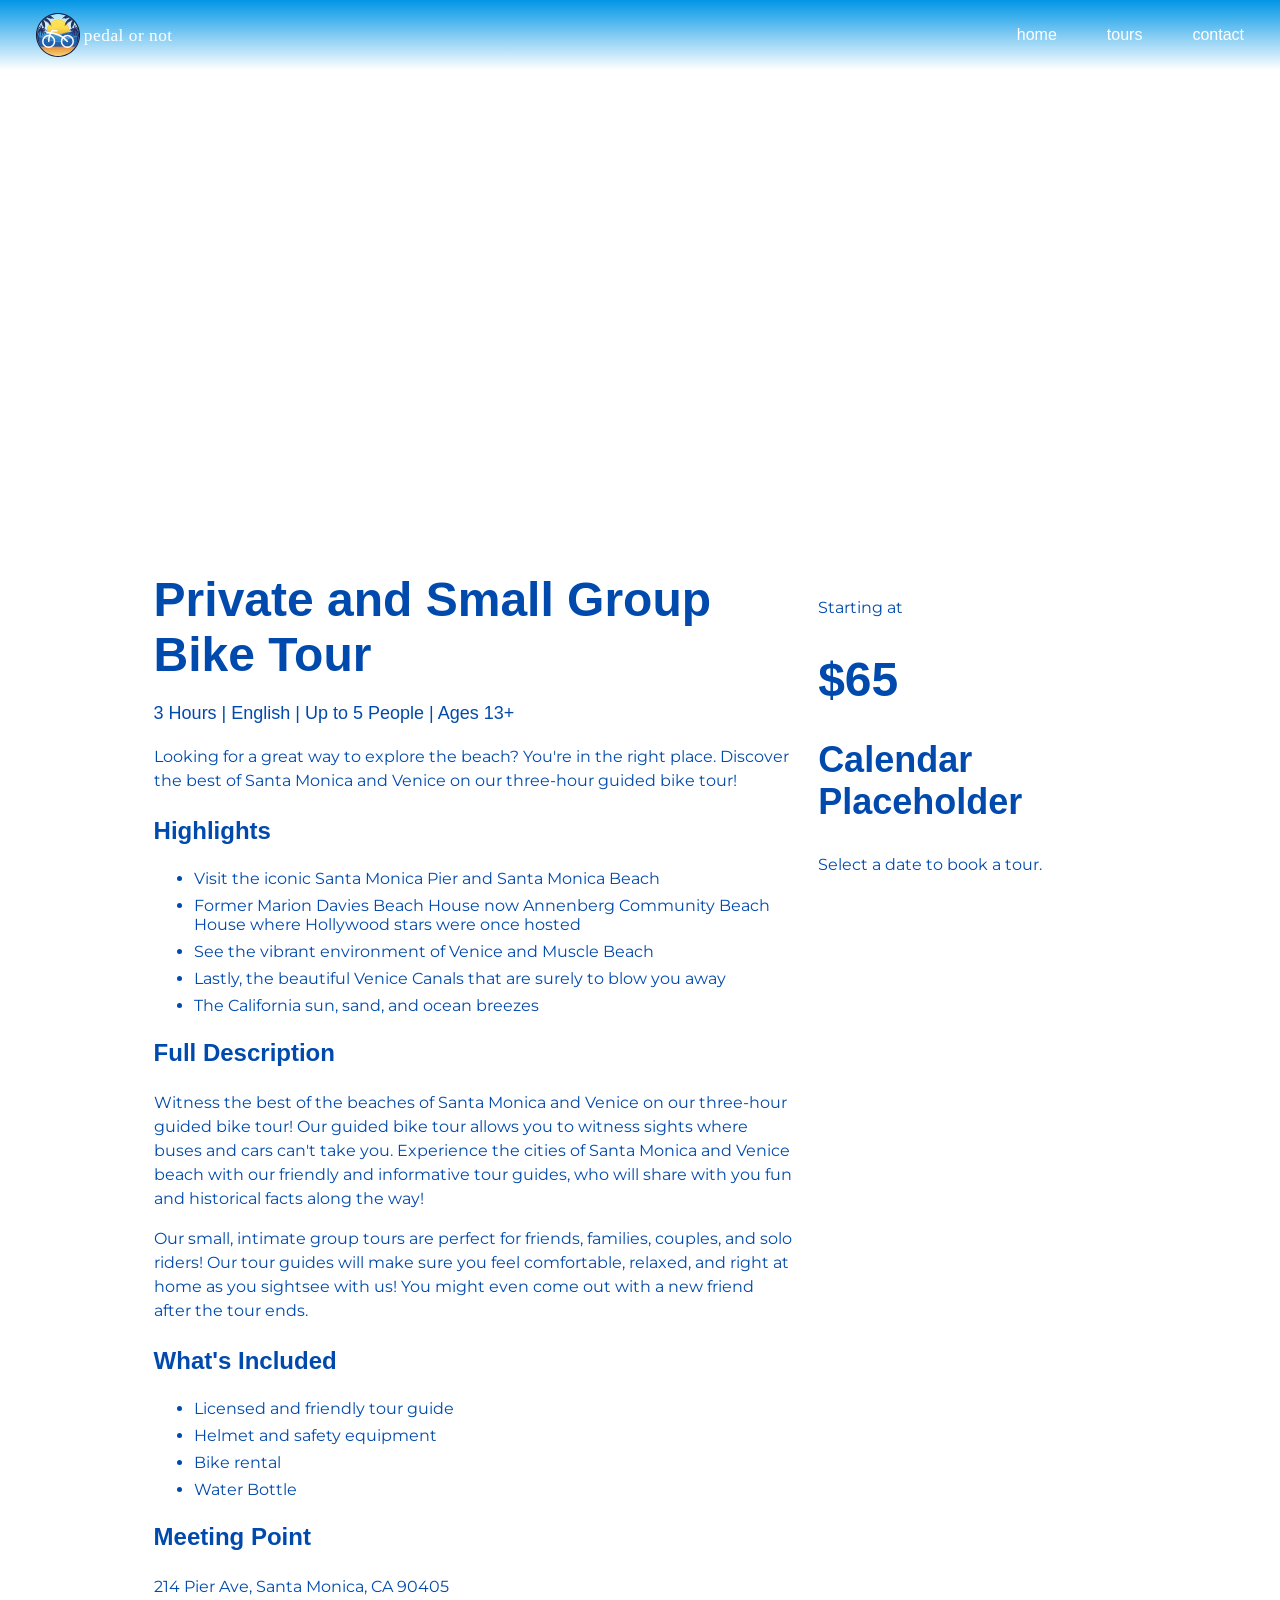
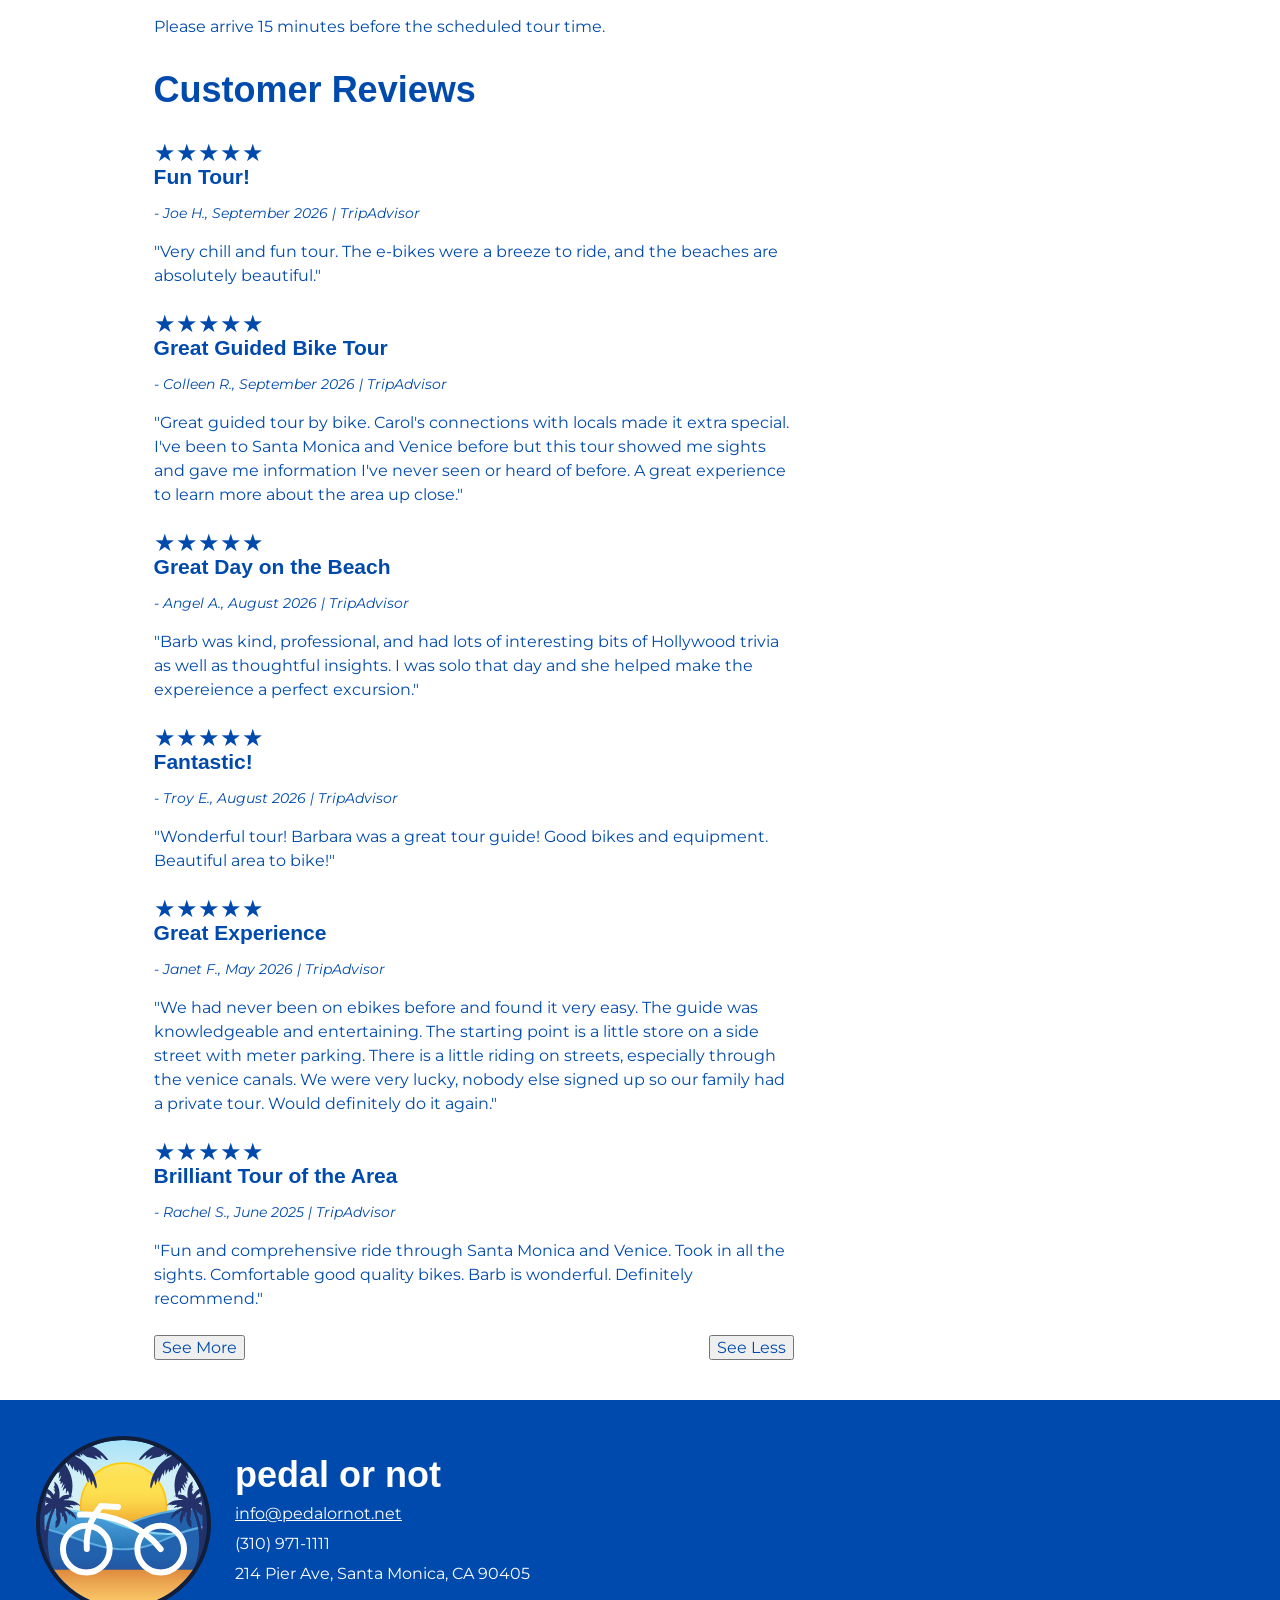
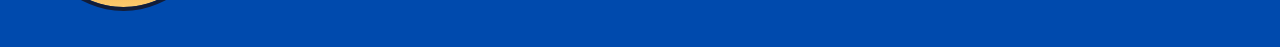
==== book-a-tour.html @ d7434b02 "Initial commit" ====
<!DOCTYPE html>
<html lang="en">
<head>
    <meta charset="UTF-8">
    <meta name="viewport" content="width=device-width, initial-scale=1.0">
    <title>Document</title>
    <link rel="stylesheet" href="style.css" />
    <script src="script.js" defer></script>
    <link rel="icon" type="image/png" href="images/SVG/pedal_or_not_round_logo.svg" sizes="32x32" alt="Round Pedal or Not logo">
</head>
<body>
  <div class="navigation-bar">
        <nav>
        <image class="nav-logo" src="images/SVG/white-text-logo.svg" alt="Pedal or Not text logo" />
         <ul class="nav-links">
            <li><a href="/index.html">home</a></li>
            <li><a href="/book-a-tour.html">tours</a></li>
            <li><a href="/contact-us.html">contact</a></li>
         </ul>
        </nav>
    </div>
    
<div class="page-content tour-page">
<div class="tour-image">
    <iframe src="https://www.youtube.com/embed/gaOE59RL9RE?si=4U6JMjaR6O_96WI1" title="YouTube video player" frameborder="0" allow="accelerometer; autoplay; clipboard-write; encrypted-media; gyroscope; picture-in-picture; web-share" referrerpolicy="strict-origin-when-cross-origin" allowfullscreen></iframe>
</div>
<div class="tour-left">
    <h1> Private and Small Group Bike Tour</h1>
    <p class="tour-sub">3 Hours | English | Up to 5 People | Ages 13+</p>
    <p>Looking for a great way to explore the beach? You're in the right place. Discover the best of Santa Monica and Venice on our three-hour guided bike tour!</p>
    <h3>Highlights</h3>
    <ul>
        <li>Visit the iconic Santa Monica Pier and Santa Monica Beach</li>
        <li>Former Marion Davies Beach House now  Annenberg Community Beach House where Hollywood stars were once hosted</li>
        <li>See the vibrant environment of Venice and Muscle Beach</li>
        <li>Lastly, the beautiful Venice Canals that are surely to blow you away</li>
        <li>The California sun, sand, and ocean breezes</li>
    </ul>
    <h3>Full Description</h3>
    <p>Witness the best of the beaches of Santa Monica and Venice on our three-hour guided bike tour! Our guided bike tour allows you to witness sights where buses and cars can't take you. Experience the cities of Santa Monica and Venice beach with our friendly and informative tour guides, who will share with you fun and historical facts along the way!</p>
    <p>Our small, intimate group tours are perfect for friends, families, couples, and solo riders! Our tour guides will make sure you feel comfortable, relaxed, and right at home as you sightsee with us! You might even come out with a new friend after the tour ends.</p>
    <h3>What's Included</h3>
    <ul>
        <li>Licensed and friendly tour guide</li>
        <li>Helmet and safety equipment</li>
        <li>Bike rental</li>
        <li>Water Bottle</li>
    </ul>
    <h3>Meeting Point</h3>
    <p>214 Pier Ave, Santa Monica, CA 90405</p>
    <p>Please arrive 15 minutes before the scheduled tour time.</p>
<h2>Customer Reviews</h2>
        <div class="customer-review-tour">
            <p class="review-rating" aria-label="5 out of 5 stars">★★★★★</p>
           <h4>Fun Tour!</h4>
            <p class="customer-name">- Joe H., September 2026 | TripAdvisor</p>      
            <p>"Very chill and fun tour. The e-bikes were a breeze to ride, and the beaches are absolutely beautiful."</p>
        </div>
            
        <div class="customer-review-tour">
            <p class="review-rating" aria-label="5 out of 5 stars">★★★★★</p>
           <h4>Great Guided Bike Tour</h4>
            <p class="customer-name">- Colleen R., September 2026 | TripAdvisor</p>      
            <p>"Great guided tour by bike. Carol's connections with locals made it extra special. I've been to Santa Monica and Venice before but this tour showed me sights and gave me information I've never seen or heard of before. A great experience to learn more about the area up close."</p>
        </div>

        <div class="customer-review-tour">
            <p class="review-rating" aria-label="5 out of 5 stars">★★★★★</p>
           <h4>Great Day on the Beach</h4>
            <p class="customer-name">- Angel A., August 2026 | TripAdvisor</p>      
            <p>"Barb was kind, professional, and had lots of interesting bits of Hollywood trivia as well as thoughtful insights. I was solo that day and she helped make the expereience a perfect excursion."</p>
        </div>

        <div class="customer-review-tour">
            <p class="review-rating" aria-label="5 out of 5 stars">★★★★★</p>
           <h4>Fantastic!</h4>
            <p class="customer-name">- Troy E., August 2026 | TripAdvisor</p>      
            <p>"Wonderful tour! Barbara was a great tour guide! Good bikes and equipment. Beautiful area to bike!"</p>
        </div>

        <div class="customer-review-tour">
            <p class="review-rating" aria-label="5 out of 5 stars">★★★★★</p>
           <h4>Great Experience</h4>
            <p class="customer-name">- Janet F., May 2026 | TripAdvisor</p>      
            <p>"We had never been on ebikes before and found it very easy. The guide was knowledgeable and entertaining. The starting point is a little store on a side street with meter parking. There is a little riding on streets, especially through the venice canals. We were very lucky, nobody else signed up so our family had a private tour. Would definitely do it again."</p>
        </div>

        <div class="customer-review-tour">
            <p class="review-rating" aria-label="5 out of 5 stars">★★★★★</p>
           <h4>Brilliant Tour of the Area</h4>
            <p class="customer-name">- Rachel S., June 2025 | TripAdvisor</p>      
            <p>"Fun and comprehensive ride through Santa Monica and Venice. Took in all the sights. Comfortable good quality bikes. Barb is wonderful. Definitely recommend."</p>
        </div>
        <div class="review-pagination">
            <div class="see-more">
                <button>See More</button>
            </div>
            <div class="see-less">
                <button>See Less</button>
            </div>
        </div>
    </div>

<div class="booking-calendar">
    <p>Starting at</p>
    <h1>$65</h1>
        <div class="calendar">
            <h2>Calendar Placeholder</h2>
        </div>
    <p class="caption">Select a date to book a tour.</p>
    </div>
</div>
<div class="footer">
    <img class="round-logo-footer" src="images/SVG/pedal_or_not_round_logo.svg" alt="Round Pedal or Not logo" />
    <div class="footer-information">
        <h2>pedal or not</h2>
        <p><a href="mailto:info@pedalornot.net">info@pedalornot.net</a></p>
        <p>(310) 971-1111</p>
        <p>214 Pier Ave, Santa Monica, CA 90405</p>
    </div>
  </div>

</body>
</html>
---- style.css ----
@import url('https://fonts.googleapis.com/css2?family=Montserrat&family=Poppins&display=swap');

*{
    box-sizing: border-box;
    font-family: 'Montserrat', sans-serif;
    font-size: 16px;
    color: #004aad;
}

p{
line-height: 1.5;
}

.page-content {
    margin-left: 12%;
    margin-right: 12%;
}

.contact-form {
    width: 83.333%;
    margin-left: auto;
    margin-right: auto;
}

.contact-form h1 {
    text-align: center;
}

.contact-form label {
    display: block;
    font-weight: bold;
    margin-bottom: 6px;
}

.contact-form form {
    display: grid;
    grid-template-columns: repeat(12, minmax(0, 1fr));
    gap: 16px 24px;
}

.contact-form .form-field {
    min-width: 0;
    grid-column: span 6;
}

.contact-form input,
.contact-form textarea {
    display: block;
    width: 100%;
}

.contact-form .form-message,
.contact-form form button {
    grid-column: 1 / -1;
}

.contact-form form button {
    justify-self: center;
}

@media (max-width: 600px) {
    .contact-form form {
        grid-template-columns: repeat(12, minmax(0, 1fr));
    }

    .contact-form .form-field {
        grid-column: 1 / -1;
    }
}

.ebike-tours {
    display: grid;
    grid-template-columns: repeat(12, minmax(0, 1fr));
    column-gap: 24px;
    row-gap: 4px;
    align-items: start;
}

.ebike-tours > h1 {
    grid-column: 1 / -1;
    margin-bottom: 0;
}

.ebike-tour-text {
    grid-column: 1 / 6;
}

.ebike-tours > .round-logo1 {
    grid-column: 6 / -1;
    grid-row: 2;
    justify-self: center;
    align-self: center;
    max-width: 100%;
}

.discover > h1 {
    text-align: center;
}

.customers-say > h1 {
    text-align: center;
}

.customers-say {
    display: grid;
    grid-template-columns: repeat(12, minmax(0, 1fr));
    gap: 24px;
}

.customers-say > h1 {
    grid-column: 1 / -1;
}

.customer-review-homepage {
    grid-column: span 4;
}

@media (max-width: 768px) {
    .customer-review-homepage {
        grid-column: 1 / -1;
    }

    .ebike-tour-text,
    .ebike-tours > .round-logo1 {
        grid-column: 1 / -1;
        grid-row: auto;
    }
}

.tour-page {
    display: grid;
    grid-template-columns: repeat(12, [col-start] 1fr);
    gap: 24px;
    align-items: start;
}

.tour-page .tour-left {
    grid-column: col-start 1 / span 8;
}

.tour-page .tour-image {
    position: relative;
    grid-column: 1 / -1;
    width: 100vw;
    max-width: none;
    margin-left: calc(50% - 50vw);
    aspect-ratio: 16 / 6.75;
    overflow: hidden;
}

.tour-page .tour-image iframe {
    position: absolute;
    inset: 0;
    display: block;
    width: 100%;
    height: 100%;
    border: 0;
}

.contact-hero {
    position: relative;
    width: 100vw;
    max-width: none;
    margin-left: calc(50% - 50vw);
    margin-bottom: 40px;
    aspect-ratio: 16 / 6.75;
    overflow: hidden;
}

.contact-hero-image {
    position: absolute;
    inset: 0;
    display: block;
    width: 100%;
    height: 100%;
    margin: 0;
    object-fit: cover;
}

.contact-left h1 {
    margin: 8px 0;
}

.contact-left p {
    margin: 12px 0;
}


.contact-details-layout {
    display: grid;
    grid-template-columns: repeat(12, minmax(0, 1fr));
    gap: 24px;
    align-items: start;
    margin-bottom: 40px;
}

.contact-details-layout .contact-left {
    grid-column: 1 / 6;
    justify-self: start;
    text-align: left;
}

.contact-details-layout .map {
    grid-column: 6 / -1;
}

.contact-details-layout .map iframe {
    display: block;
    width: 700px;
    height: 550px;
    max-width: 100%;
    border: 0;
    border-radius: 25px;
}

@media (max-width: 768px) {
    .contact-details-layout .contact-left,
    .contact-details-layout .map {
        grid-column: 1 / -1;
    }
}

.tour-page .tour-left > h1 {
    margin: 8px 0 12px;
}

.review-pagination {
    display: grid;
    grid-template-columns: repeat(12, minmax(0, 1fr));
    align-items: center;
    margin-top: 24px;
}

.review-pagination .see-more {
    grid-column: 1 / 7;
}

.review-pagination .see-less {
    grid-column: 7 / 13;
    justify-self: end;
}

.tour-page .booking-calendar {
    grid-column: -5 / -1;
    padding-top: 16px;
}

.tour-page li {
    margin-bottom: 8px;
}

@media (max-width: 768px) {
    .tour-page .tour-left,
    .tour-page .booking-calendar {
        grid-column: 1 / -1;
    }
}

.navigation-bar {
    margin: 0;
    align-items: center;
    display: flex;
    width: 100%;
    height: 70px;
    padding: 0 36px;
    position: fixed;
    top: 0;
    left: 0;
    z-index: 1000;
    background-image: linear-gradient(to bottom, rgb(0, 150, 230), rgba(255, 255, 255, 0));
}

.navigation-bar a {
    color: #004aad;
    text-decoration: none;
}

.navigation-bar nav {
    display: flex;
    align-items: center;
    justify-content: space-between;
    width: 100%;
    margin: 0;
}

.nav-links {
    margin: 0;
    display: flex;
    flex-direction: row;
    align-items: center;
    gap: 50px;
    list-style: none;
}

.nav-logo {
    width: 160px;
    height: auto;
    margin: 0;
    flex-shrink: 0;
}

.hero-image {
  height: 100vh;
  width: 100%;
  margin: 0;
  overflow: hidden;
  position: relative;
}

.hero-background {
  position: absolute;
  inset: 0;
  width: 100%;
  height: 100%;
  margin: 0;
  object-fit: cover;
  object-position: left center;
}

.hero-text {
  text-align: left;
  position: absolute;
  top: 50%;
  left: 50%;
  transform: translate(-50%, -50%);
  color: #004aad;
  width: 90%;
  margin: 0;
  z-index: 1;
}

.hero-text h1,
.hero-text p {
  color: #004aad;
}

.hero-text h1 {
  font-family: 'Poppins Medium', sans-serif;
  font-size: 64px;
  margin-bottom: 8px;
}

.hero-text button {
  font-size: 18px;
}

.hero-text p {
  font-size: 21px;
  margin-top: 0;
}

h1{
font-family: 'Poppins Semibold', sans-serif;
font-size: 48px;
}

h2{
font-family: 'Poppins Medium', sans-serif;
font-size: 36px;
}

.nav-links a {
    display: flex;
    color: white;
    font-family: 'Poppins Medium', sans-serif;
    font-size: 16px;
}

h3{
font-family: 'Poppins Medium', sans-serif;
font-size: 24px;
}

h4{
font-family: 'Poppins Medium', sans-serif;
font-size: 21px;
}

.customer-review-homepage h4 {
    margin: 0;
    line-height: 1.1;
}

.tour-sub{
    font-size: 18px;
    font-family: 'Poppins Medium', sans-serif;
}

.review-rating {
    margin: 0;
    font-size: 36px;
    line-height: 1;
}

.customer-review-tour {
    margin-bottom: 24px;
}

.customer-review-homepage {
    margin-bottom: 40px;
}

.customer-review-tour .review-rating {
    margin: 0;
    font-size: 24px;
}

.customer-review-tour h4 {
    margin: 0;
}

.customer-name {
    font-size: 14px;
    font-style: italic;
}

a{
    color:#0ba4fa;
    font-size: 16px;
}

header{
    background-color: #0ba4fa;
    color: white;
    padding: 10px;
    text-align: center;
    font-family: 'Montserrat', sans-serif;
    font-size: 16px;
}

.footer{
    display: flex;
    align-items: center;
    gap: 24px;
    background-color: #004aad;
    padding: 36px;
    text-align: left;
    width: 100%;
    margin: 40px 0 0;
}

.page-content > .footer {
    width: calc(100% + 24vw);
    margin-left: -12vw;
}

.footer > img {
    width: 175px;
    height: auto;
    margin: 0;
    object-fit: cover;
    flex-shrink: 0;
}

.footer-information {
    margin: 0;
}

.footer-information h2,
.footer-information p {
    margin: 0 0 6px;
}

.footer * {
    color: white;
}

body {
    min-height: 100vh;
    display: flex;
    flex-direction: column;
    margin: 0;
      overflow-x: hidden;

}

.gallery-image {
        width: 320px;
        height: 500px;
        object-fit: cover;
    border-radius: 25px;
        margin: 10px;
}

.discover-images {
    display: flex;
    flex-wrap: wrap;
    justify-content: center;
    width: calc(100% + 24vw);
    margin-left: -12vw;
}

img{
    width: 10%;
    height: 10%;
    margin: 10px;
}

.home-sand-surf {
  display: grid;
  grid-template-columns: repeat(12, minmax(0, 1fr));
  grid-template-rows: 1fr;
  width: 1200px;
  height: 600px;
  border-radius: 25px;
  overflow: hidden;
}

.home-sand-surf-image {
  grid-area: 1 / 1 / 2 / -1;
  width: 100%;
  height: 100%;
  margin: 0;
  object-fit: contain;
  transform: scaleX(-1);
  z-index: 0;
  object-position: bottom 175px right 0px;
}

.home-sand-surf::after {
    content: "";
    grid-area: 1 / 1 / 2 / -1;
    z-index: 1;
    background: rgba(27, 103, 164, 0.558);
}

.home-sand-surf-content {
  grid-column: 5 / -1;
  grid-row: 1;
  display: flex;
  flex-direction: column;
  justify-content: center;
  justify-self: stretch;
  z-index: 2;
  padding: 24px;
  text-align: right;
  color: white;
}

.home-sand-surf-content h2,
.home-sand-surf-content p,
.home-sand-surf-content button {
  transform: translateY(-100px);
}

.home-sand-surf-content h2,
.home-sand-surf-content p {
  color: white;
}

.home-sand-surf-content h2 {
  margin: 0 0 -10px;
}

.home-sand-surf-content button {
  align-self: flex-end;
}
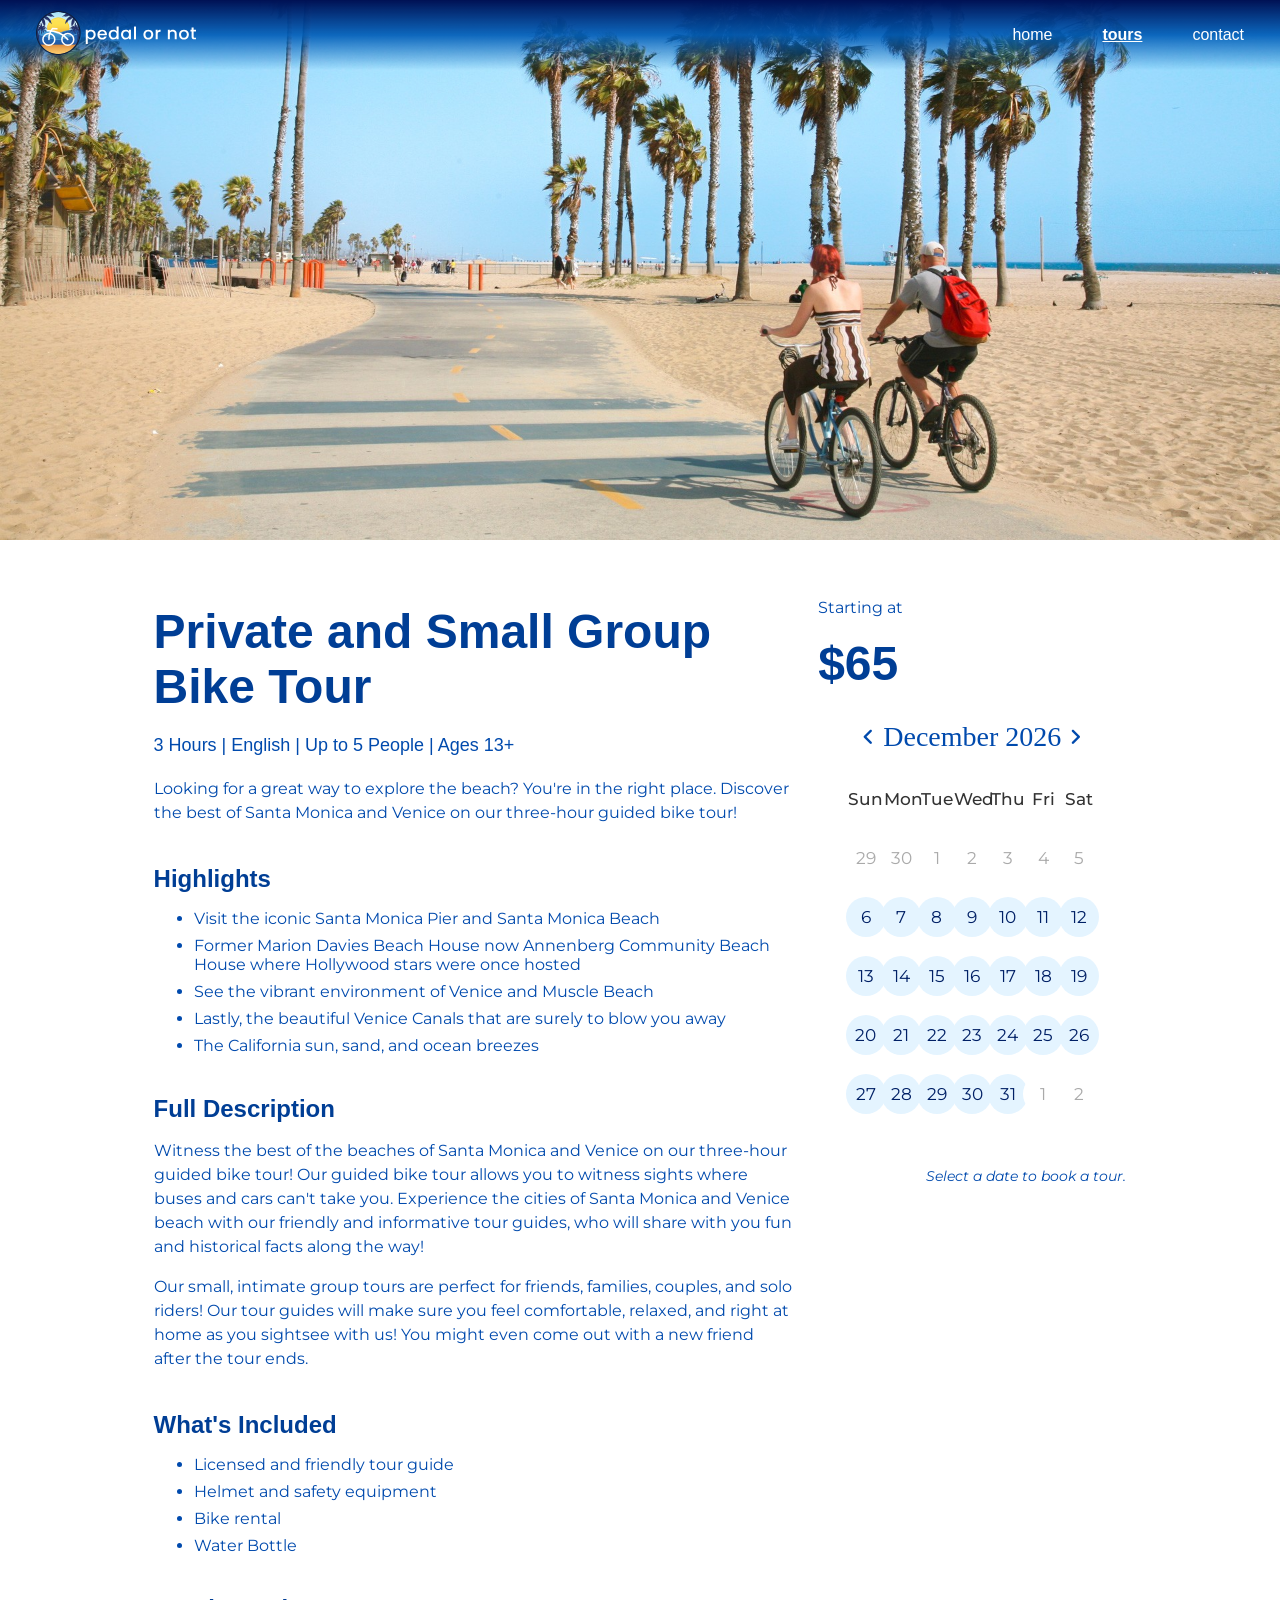
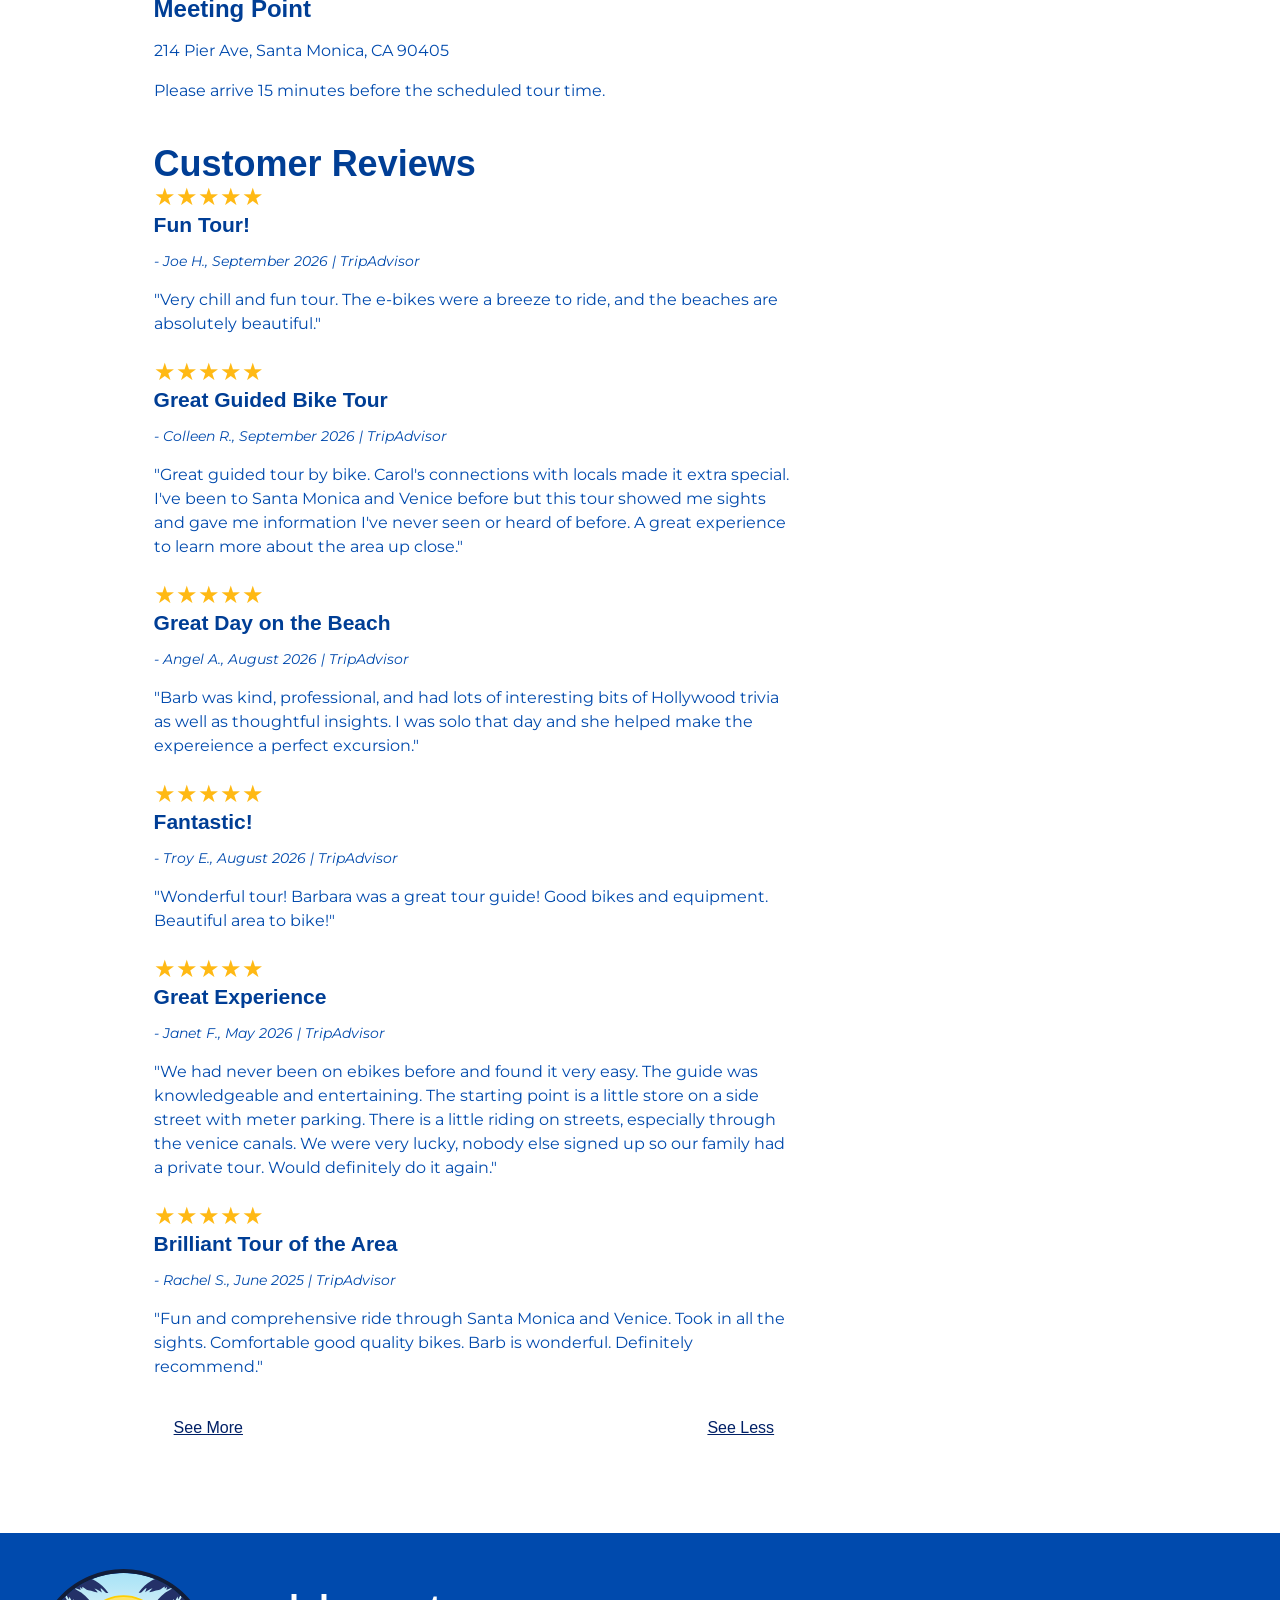
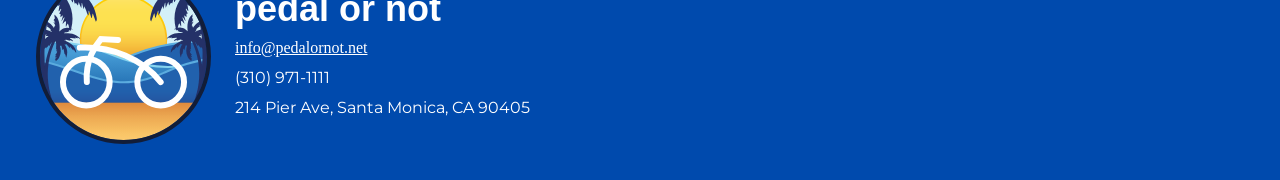
==== commit 8d49ca6e: "2nd draft of project Removed placeholder content." ====
--- a/book-a-tour.html
+++ b/book-a-tour.html
@@ -3,100 +3,119 @@
 <head>
     <meta charset="UTF-8">
     <meta name="viewport" content="width=device-width, initial-scale=1.0">
-    <title>Document</title>
+    <title>Pedal or Not - Tours</title>
     <link rel="stylesheet" href="style.css" />
     <script src="script.js" defer></script>
+        <link rel="stylesheet" href="https://fonts.googleapis.com/css2?family=Material+Symbols+Rounded:opsz,wght,FILL,GRAD@20..48,100..700,0..1,-50..200">
     <link rel="icon" type="image/png" href="images/SVG/pedal_or_not_round_logo.svg" sizes="32x32" alt="Round Pedal or Not logo">
+    <meta name="viewport" content="width=device-width, initial-scale=1.0">
 </head>
 <body>
-  <div class="navigation-bar">
+  <header class="navigation-bar">
         <nav>
-        <image class="nav-logo" src="images/SVG/white-text-logo.svg" alt="Pedal or Not text logo" />
+       <a href="/index.html"><image class="nav-logo" src="images/SVG/white-text-logo.svg" alt="Pedal or Not text logo" /></a>
          <ul class="nav-links">
             <li><a href="/index.html">home</a></li>
-            <li><a href="/book-a-tour.html">tours</a></li>
+            <li><a href="/book-a-tour.html" aria-current="page">tours</a></li>
             <li><a href="/contact-us.html">contact</a></li>
          </ul>
         </nav>
-    </div>
+  </header>
     
 <div class="page-content tour-page">
 <div class="tour-image">
-    <iframe src="https://www.youtube.com/embed/gaOE59RL9RE?si=4U6JMjaR6O_96WI1" title="YouTube video player" frameborder="0" allow="accelerometer; autoplay; clipboard-write; encrypted-media; gyroscope; picture-in-picture; web-share" referrerpolicy="strict-origin-when-cross-origin" allowfullscreen></iframe>
+    <img class="tour-image" src="images/biking-couple1.jpg" alt="A couple riding bicycles on the beach." />
 </div>
 <div class="tour-left">
-    <h1> Private and Small Group Bike Tour</h1>
-    <p class="tour-sub">3 Hours | English | Up to 5 People | Ages 13+</p>
-    <p>Looking for a great way to explore the beach? You're in the right place. Discover the best of Santa Monica and Venice on our three-hour guided bike tour!</p>
-    <h3>Highlights</h3>
-    <ul>
-        <li>Visit the iconic Santa Monica Pier and Santa Monica Beach</li>
-        <li>Former Marion Davies Beach House now  Annenberg Community Beach House where Hollywood stars were once hosted</li>
-        <li>See the vibrant environment of Venice and Muscle Beach</li>
-        <li>Lastly, the beautiful Venice Canals that are surely to blow you away</li>
-        <li>The California sun, sand, and ocean breezes</li>
-    </ul>
-    <h3>Full Description</h3>
-    <p>Witness the best of the beaches of Santa Monica and Venice on our three-hour guided bike tour! Our guided bike tour allows you to witness sights where buses and cars can't take you. Experience the cities of Santa Monica and Venice beach with our friendly and informative tour guides, who will share with you fun and historical facts along the way!</p>
-    <p>Our small, intimate group tours are perfect for friends, families, couples, and solo riders! Our tour guides will make sure you feel comfortable, relaxed, and right at home as you sightsee with us! You might even come out with a new friend after the tour ends.</p>
-    <h3>What's Included</h3>
-    <ul>
-        <li>Licensed and friendly tour guide</li>
-        <li>Helmet and safety equipment</li>
-        <li>Bike rental</li>
-        <li>Water Bottle</li>
-    </ul>
-    <h3>Meeting Point</h3>
-    <p>214 Pier Ave, Santa Monica, CA 90405</p>
-    <p>Please arrive 15 minutes before the scheduled tour time.</p>
-<h2>Customer Reviews</h2>
-        <div class="customer-review-tour">
-            <p class="review-rating" aria-label="5 out of 5 stars">★★★★★</p>
-           <h4>Fun Tour!</h4>
-            <p class="customer-name">- Joe H., September 2026 | TripAdvisor</p>      
-            <p>"Very chill and fun tour. The e-bikes were a breeze to ride, and the beaches are absolutely beautiful."</p>
-        </div>
-            
-        <div class="customer-review-tour">
-            <p class="review-rating" aria-label="5 out of 5 stars">★★★★★</p>
-           <h4>Great Guided Bike Tour</h4>
-            <p class="customer-name">- Colleen R., September 2026 | TripAdvisor</p>      
-            <p>"Great guided tour by bike. Carol's connections with locals made it extra special. I've been to Santa Monica and Venice before but this tour showed me sights and gave me information I've never seen or heard of before. A great experience to learn more about the area up close."</p>
-        </div>
+    <div class="tour-title">
+        <h1> Private and Small Group Bike Tour</h1>
+        <p class="tour-sub">3 Hours | English | Up to 5 People | Ages 13+</p>
+        <p>Looking for a great way to explore the beach? You're in the right place. Discover the best of Santa Monica and Venice on our three-hour guided bike tour!</p>
+    </div>
 
-        <div class="customer-review-tour">
-            <p class="review-rating" aria-label="5 out of 5 stars">★★★★★</p>
-           <h4>Great Day on the Beach</h4>
-            <p class="customer-name">- Angel A., August 2026 | TripAdvisor</p>      
-            <p>"Barb was kind, professional, and had lots of interesting bits of Hollywood trivia as well as thoughtful insights. I was solo that day and she helped make the expereience a perfect excursion."</p>
-        </div>
+    <div class="tour-highlights">
+        <h3>Highlights</h3>
+        <ul>
+            <li>Visit the iconic Santa Monica Pier and Santa Monica Beach</li>
+            <li>Former Marion Davies Beach House now  Annenberg Community Beach House where Hollywood stars were once hosted</li>
+            <li>See the vibrant environment of Venice and Muscle Beach</li>
+            <li>Lastly, the beautiful Venice Canals that are surely to blow you away</li>
+            <li>The California sun, sand, and ocean breezes</li>
+        </ul>
+    </div>
 
-        <div class="customer-review-tour">
-            <p class="review-rating" aria-label="5 out of 5 stars">★★★★★</p>
-           <h4>Fantastic!</h4>
-            <p class="customer-name">- Troy E., August 2026 | TripAdvisor</p>      
-            <p>"Wonderful tour! Barbara was a great tour guide! Good bikes and equipment. Beautiful area to bike!"</p>
-        </div>
+    <div class="tour-description">
+        <h3>Full Description</h3>
+        <p>Witness the best of the beaches of Santa Monica and Venice on our three-hour guided bike tour! Our guided bike tour allows you to witness sights where buses and cars can't take you. Experience the cities of Santa Monica and Venice beach with our friendly and informative tour guides, who will share with you fun and historical facts along the way!</p>
+        <p>Our small, intimate group tours are perfect for friends, families, couples, and solo riders! Our tour guides will make sure you feel comfortable, relaxed, and right at home as you sightsee with us! You might even come out with a new friend after the tour ends.</p>
+    </div>
 
-        <div class="customer-review-tour">
-            <p class="review-rating" aria-label="5 out of 5 stars">★★★★★</p>
-           <h4>Great Experience</h4>
-            <p class="customer-name">- Janet F., May 2026 | TripAdvisor</p>      
-            <p>"We had never been on ebikes before and found it very easy. The guide was knowledgeable and entertaining. The starting point is a little store on a side street with meter parking. There is a little riding on streets, especially through the venice canals. We were very lucky, nobody else signed up so our family had a private tour. Would definitely do it again."</p>
-        </div>
+    <div class="tour-included">
+        <h3>What's Included</h3>
+        <ul>
+            <li>Licensed and friendly tour guide</li>
+            <li>Helmet and safety equipment</li>
+            <li>Bike rental</li>
+            <li>Water Bottle</li>
+        </ul>
+    </div>
 
-        <div class="customer-review-tour">
-            <p class="review-rating" aria-label="5 out of 5 stars">★★★★★</p>
-           <h4>Brilliant Tour of the Area</h4>
-            <p class="customer-name">- Rachel S., June 2025 | TripAdvisor</p>      
-            <p>"Fun and comprehensive ride through Santa Monica and Venice. Took in all the sights. Comfortable good quality bikes. Barb is wonderful. Definitely recommend."</p>
-        </div>
-        <div class="review-pagination">
-            <div class="see-more">
-                <button>See More</button>
+    <div class="tour-meeting">
+        <h3>Meeting Point</h3>
+        <p>214 Pier Ave, Santa Monica, CA 90405</p>
+        <p>Please arrive 15 minutes before the scheduled tour time.</p>
+    </div>
+
+    <div class="tour-reviews">
+        <h2>Customer Reviews</h2>
+            <div class="customer-review-tour">
+                <p class="review-rating" aria-label="5 out of 5 stars">★★★★★</p>
+            <h4>Fun Tour!</h4>
+                <p class="customer-name">- Joe H., September 2026 | TripAdvisor</p>      
+                <p>"Very chill and fun tour. The e-bikes were a breeze to ride, and the beaches are absolutely beautiful."</p>
             </div>
-            <div class="see-less">
-                <button>See Less</button>
+                
+            <div class="customer-review-tour">
+                <p class="review-rating" aria-label="5 out of 5 stars">★★★★★</p>
+            <h4>Great Guided Bike Tour</h4>
+                <p class="customer-name">- Colleen R., September 2026 | TripAdvisor</p>      
+                <p>"Great guided tour by bike. Carol's connections with locals made it extra special. I've been to Santa Monica and Venice before but this tour showed me sights and gave me information I've never seen or heard of before. A great experience to learn more about the area up close."</p>
+            </div>
+
+            <div class="customer-review-tour">
+                <p class="review-rating" aria-label="5 out of 5 stars">★★★★★</p>
+            <h4>Great Day on the Beach</h4>
+                <p class="customer-name">- Angel A., August 2026 | TripAdvisor</p>      
+                <p>"Barb was kind, professional, and had lots of interesting bits of Hollywood trivia as well as thoughtful insights. I was solo that day and she helped make the expereience a perfect excursion."</p>
+            </div>
+
+            <div class="customer-review-tour">
+                <p class="review-rating" aria-label="5 out of 5 stars">★★★★★</p>
+            <h4>Fantastic!</h4>
+                <p class="customer-name">- Troy E., August 2026 | TripAdvisor</p>      
+                <p>"Wonderful tour! Barbara was a great tour guide! Good bikes and equipment. Beautiful area to bike!"</p>
+            </div>
+
+            <div class="customer-review-tour">
+                <p class="review-rating" aria-label="5 out of 5 stars">★★★★★</p>
+            <h4>Great Experience</h4>
+                <p class="customer-name">- Janet F., May 2026 | TripAdvisor</p>      
+                <p>"We had never been on ebikes before and found it very easy. The guide was knowledgeable and entertaining. The starting point is a little store on a side street with meter parking. There is a little riding on streets, especially through the venice canals. We were very lucky, nobody else signed up so our family had a private tour. Would definitely do it again."</p>
+            </div>
+
+            <div class="customer-review-tour">
+                <p class="review-rating" aria-label="5 out of 5 stars">★★★★★</p>
+            <h4>Brilliant Tour of the Area</h4>
+                <p class="customer-name">- Rachel S., June 2025 | TripAdvisor</p>      
+                <p>"Fun and comprehensive ride through Santa Monica and Venice. Took in all the sights. Comfortable good quality bikes. Barb is wonderful. Definitely recommend."</p>
+            </div>
+            <div class="review-pagination">
+                <div class="see-more">
+                    <button>See More</button>
+                </div>
+                <div class="see-less">
+                    <button>See Less</button>
+                </div>
             </div>
         </div>
     </div>
@@ -104,9 +123,27 @@
 <div class="booking-calendar">
     <p>Starting at</p>
     <h1>$65</h1>
-        <div class="calendar">
-            <h2>Calendar Placeholder</h2>
+        <div class="wrapper">
+      <header>
+        <p class="current-date"></p>
+        <div class="icons">
+          <span id="prev" class="material-symbols-rounded">chevron_left</span>
+          <span id="next" class="material-symbols-rounded">chevron_right</span>
         </div>
+      </header>
+      <div class="calendar">
+        <ul class="weeks">
+          <li>Sun</li>
+          <li>Mon</li>
+          <li>Tue</li>
+          <li>Wed</li>
+          <li>Thu</li>
+          <li>Fri</li>
+          <li>Sat</li>
+        </ul>
+        <ul class="days"></ul>
+      </div>
+    </div>
     <p class="caption">Select a date to book a tour.</p>
     </div>
 </div>
--- a/style.css
+++ b/style.css
@@ -1,5 +1,6 @@
 
-@import url('https://fonts.googleapis.com/css2?family=Montserrat&family=Poppins&display=swap');
+@import url('https://fonts.googleapis.com/css2?family=Montserrat:wght@400&display=swap');
+@import url('https://fonts.googleapis.com/css2?family=Poppins:ital,wght@0,100;0,200;0,300;0,400;0,500;0,600;0,700;0,800;0,900;1,100;1,200;1,300;1,400;1,500;1,600;1,700;1,800;1,900&display=swap');
 
 *{
     box-sizing: border-box;
@@ -8,6 +9,44 @@
     color: #004aad;
 }
 
+h1, h2, h3, h4, h5, h6 {
+    margin: 0;
+    color: #003e95;
+}
+
+h1{
+font-family: 'Poppins Semibold', sans-serif;
+font-size: 48px;
+}
+
+h2{
+font-family: 'Poppins Medium', sans-serif;
+font-size: 36px;
+}
+
+h3{
+font-family: 'Poppins Medium', sans-serif;
+font-size: 24px;
+}
+
+h4{
+font-family: 'Poppins Medium', sans-serif;
+font-size: 21px;
+}
+
+body {
+    min-height: 100vh;
+    display: flex;
+    flex-direction: column;
+    margin: 0;
+      overflow-x: hidden;
+}
+
+.caption {
+    font-size: 14px;
+    font-style: italic;
+}
+
 p{
 line-height: 1.5;
 }
@@ -18,7 +57,7 @@
 }
 
 .contact-form {
-    width: 83.333%;
+    max-width: 83.333%;
     margin-left: auto;
     margin-right: auto;
 }
@@ -57,6 +96,17 @@
 
 .contact-form form button {
     justify-self: center;
+    color: #002066;
+}
+
+.contact-form button {
+    background-color: #4CD5FF;
+}
+.contact-form button:hover {
+  background-color: #7DE1FF;
+}
+.contact-form button:active {
+    background-color: #9EE8FF;
 }
 
 @media (max-width: 600px) {
@@ -74,47 +124,86 @@
     grid-template-columns: repeat(12, minmax(0, 1fr));
     column-gap: 24px;
     row-gap: 4px;
-    align-items: start;
-}
-
-.ebike-tours > h1 {
-    grid-column: 1 / -1;
-    margin-bottom: 0;
+    align-items: center;
+    margin: 40px 0;
+}
+
+.ebike-tour-copy {
+    grid-column: 1 / 6;
+    align-self: center;
+    order: 2;
 }
 
 .ebike-tour-text {
-    grid-column: 1 / 6;
+    margin: 0;
 }
 
 .ebike-tours > .round-logo1 {
     grid-column: 6 / -1;
-    grid-row: 2;
+    grid-row: 1;
+    order: 1;
     justify-self: center;
     align-self: center;
-    max-width: 100%;
+    width: 100%;
+    max-width: 400px;
+    height: auto;
+    margin: 40px 0;
 }
 
 .discover > h1 {
     text-align: center;
 }
 
+.discover {
+    margin: 40px 0;
+}
+
 .customers-say > h1 {
     text-align: center;
-}
-
+    grid-column: 1/-1;
+}
+
+.customer-review-homepage {
+    grid-column: 1/-1;
+}
 .customers-say {
     display: grid;
     grid-template-columns: repeat(12, minmax(0, 1fr));
-    gap: 24px;
-}
-
-.customers-say > h1 {
-    grid-column: 1 / -1;
+    gap: 28px;
+    color:#002066;
+    margin: 40px 0;
 }
 
 .customer-review-homepage {
     grid-column: span 4;
-}
+    display: grid;
+    place-items: center;
+    row-gap: 4px;
+    background-color:#E4F4FF;
+    padding: 28px;
+    align-items: center;
+    border-radius: 28px;
+    
+}
+.customer-review-homepage .customer-name {
+    font-size: 14px;
+    font-weight: bold;
+}
+.customer-review-homepage > p {
+    margin: 0;
+}
+
+.customer-review-homepage > :not(.review-rating) {
+    color: #002066;
+}
+
+.customer-review-homepage > h4,
+.customer-review-homepage > .review-rating,
+.customer-review-homepage > .customer-name {
+    justify-self: start;
+    text-align: left;
+}
+
 
 @media (max-width: 768px) {
     .customer-review-homepage {
@@ -122,6 +211,7 @@
     }
 
     .ebike-tour-text,
+    .ebike-tour-copy,
     .ebike-tours > .round-logo1 {
         grid-column: 1 / -1;
         grid-row: auto;
@@ -135,47 +225,72 @@
     align-items: start;
 }
 
+.tour-video {
+    width: 100%;
+    aspect-ratio: 16 / 9;
+    overflow: hidden;
+    margin: 24px 0 0;
+}
+
+.tour-video iframe {
+    display: block;
+    width: 100%;
+    height: 100%;
+    border: 0;
+}
+
 .tour-page .tour-left {
     grid-column: col-start 1 / span 8;
-}
-
-.tour-page .tour-image {
-    position: relative;
+    grid-row: 2;
+    order: 2;
+}
+
+.tour-page .tour-left > div {
+    margin: 40px 0;
+}
+
+.tour-image {
+    grid-column: 1 / -1;
+    grid-row: 1;
+    width: 100vw;
+    max-height: 100vh;
+    max-width: 100vw;
+    aspect-ratio: 64 / 27;
+    margin-left: calc(50% - 50vw);
+    overflow: hidden;
+    grid-column: 1 / -1;
+    min-height: 400px;
+}
+
+.tour-image img {
+    display: block;
+    width: 100%;
+    max-width: 100%;
+    height: 100%;
+    max-height: 100vh;
+    object-fit: cover;
+    object-position: left bottom;
+    margin: 0;
+}
+
+.contact-hero {
     grid-column: 1 / -1;
     width: 100vw;
-    max-width: none;
+    max-width: 100vw;
+    min-height: 400px;
+    aspect-ratio: 64 / 27;
     margin-left: calc(50% - 50vw);
-    aspect-ratio: 16 / 6.75;
     overflow: hidden;
-}
-
-.tour-page .tour-image iframe {
-    position: absolute;
-    inset: 0;
+    margin-bottom: 40px;
+}
+
+.contact-hero-image {
     display: block;
-    width: 100%;
+    max-width: 100%;
     height: 100%;
-    border: 0;
-}
-
-.contact-hero {
-    position: relative;
-    width: 100vw;
-    max-width: none;
-    margin-left: calc(50% - 50vw);
-    margin-bottom: 40px;
-    aspect-ratio: 16 / 6.75;
-    overflow: hidden;
-}
-
-.contact-hero-image {
-    position: absolute;
-    inset: 0;
-    display: block;
-    width: 100%;
-    height: 100%;
-    margin: 0;
     object-fit: cover;
+    object-position: center;
+    margin: 0;
 }
 
 .contact-left h1 {
@@ -207,9 +322,9 @@
 
 .contact-details-layout .map iframe {
     display: block;
-    width: 700px;
+    width: 100%;
+    max-width: 700px;
     height: 550px;
-    max-width: 100%;
     border: 0;
     border-radius: 25px;
 }
@@ -225,6 +340,10 @@
     margin: 8px 0 12px;
 }
 
+.tour-page .tour-left > h2 {
+    margin: 40px 0 16px;
+}
+
 .review-pagination {
     display: grid;
     grid-template-columns: repeat(12, minmax(0, 1fr));
@@ -240,10 +359,28 @@
     grid-column: 7 / 13;
     justify-self: end;
 }
+.review-pagination button {
+    background-color: transparent;
+    text-decoration: underline;
+    color: #002066;
+    font-weight: 500;
+}
+
+.review-pagination button:hover{
+    font-weight: 700;
+    background-color: #E4F4FF;
+}
+
+.review-pagination button:active{
+    font-weight: 700;
+    background-color: #7DE1FF;
+}
 
 .tour-page .booking-calendar {
     grid-column: -5 / -1;
+    grid-row: 2;
     padding-top: 16px;
+    order: 1;
 }
 
 .tour-page li {
@@ -254,7 +391,13 @@
     .tour-page .tour-left,
     .tour-page .booking-calendar {
         grid-column: 1 / -1;
+        grid-row: auto;
     }
+}
+
+nav a[aria-current="page"] {
+    text-decoration: underline;
+    font-weight: bold;
 }
 
 .navigation-bar {
@@ -268,12 +411,30 @@
     top: 0;
     left: 0;
     z-index: 1000;
-    background-image: linear-gradient(to bottom, rgb(0, 150, 230), rgba(255, 255, 255, 0));
+    background-image: linear-gradient(to bottom, #001154, #005cb7ea, #ffffff00);
 }
 
 .navigation-bar a {
-    color: #004aad;
     text-decoration: none;
+    font-weight: semibold;
+  
+}
+
+.navigation-bar a:hover {
+    color: white;
+    text-decoration: underline;
+    font-family: 'Poppins regular', sans-serif;
+}
+
+.navigation-bar a:active {
+    color: #FFEA72;
+    font-weight: bold;
+    text-decoration: underline;
+}
+
+.nav-link a[aria-current="page"] {
+  text-decoration: underline;
+  font-weight: bold;
 }
 
 .navigation-bar nav {
@@ -291,10 +452,12 @@
     align-items: center;
     gap: 50px;
     list-style: none;
+    font-family: 'Poppins Semibold', sans-serif;
 }
 
 .nav-logo {
-    width: 160px;
+    width: 100%;
+    max-width: 160px;
     height: auto;
     margin: 0;
     flex-shrink: 0;
@@ -302,10 +465,15 @@
 
 .hero-image {
   height: 100vh;
+  min-height: 800px;
   width: 100%;
+  max-width: 100%;
+  display: block;
+  align-items: left;
   margin: 0;
   overflow: hidden;
   position: relative;
+  
 }
 
 .hero-background {
@@ -338,26 +506,33 @@
 .hero-text h1 {
   font-family: 'Poppins Medium', sans-serif;
   font-size: 64px;
-  margin-bottom: 8px;
+  line-height: 1.1;
+  margin: 0 0 6px;
 }
 
 .hero-text button {
   font-size: 18px;
+  font-family: 'Montserrat semibold', sans-serif;
+    color: #002066;
+    background-color: #4CD5FF;
+}
+
+.hero-text button a {
+    color: #002066;
+    text-decoration: none;
+    font-family: 'Montserrat semibold', sans-serif;
+}
+.hero-text button:hover {
+    background-color: #7DE1FF;
+}
+
+.hero-text button:active {
+    background-color: #9EE8FF;
 }
 
 .hero-text p {
   font-size: 21px;
   margin-top: 0;
-}
-
-h1{
-font-family: 'Poppins Semibold', sans-serif;
-font-size: 48px;
-}
-
-h2{
-font-family: 'Poppins Medium', sans-serif;
-font-size: 36px;
 }
 
 .nav-links a {
@@ -367,15 +542,6 @@
     font-size: 16px;
 }
 
-h3{
-font-family: 'Poppins Medium', sans-serif;
-font-size: 24px;
-}
-
-h4{
-font-family: 'Poppins Medium', sans-serif;
-font-size: 21px;
-}
 
 .customer-review-homepage h4 {
     margin: 0;
@@ -391,6 +557,7 @@
     margin: 0;
     font-size: 36px;
     line-height: 1;
+   color: #ffb914
 }
 
 .customer-review-tour {
@@ -402,8 +569,9 @@
 }
 
 .customer-review-tour .review-rating {
-    margin: 0;
+    margin: 0 0 4px;
     font-size: 24px;
+    color: #ffb914;
 }
 
 .customer-review-tour h4 {
@@ -415,12 +583,22 @@
     font-style: italic;
 }
 
-a{
-    color:#0ba4fa;
+a{ /*links*/
+    color:#004AAD;
+    font-family: "Montserrat medium";
     font-size: 16px;
 }
 
-header{
+a:hover {
+    font-weight: 500;
+    color: #002066;
+}
+
+a:active{
+    font-weight: 700;
+}
+
+header:not(.navigation-bar) {
     background-color: #0ba4fa;
     color: white;
     padding: 10px;
@@ -440,13 +618,23 @@
     margin: 40px 0 0;
 }
 
+.footer a:hover {
+    font-weight: bold;
+    color: #fff;
+}
+
+.footer a:active{
+    color: #FFF3AE;
+}
+
 .page-content > .footer {
     width: calc(100% + 24vw);
     margin-left: -12vw;
 }
 
 .footer > img {
-    width: 175px;
+    width: 100%;
+    max-width: 175px;
     height: auto;
     margin: 0;
     object-fit: cover;
@@ -466,82 +654,89 @@
     color: white;
 }
 
-body {
-    min-height: 100vh;
-    display: flex;
-    flex-direction: column;
-    margin: 0;
-      overflow-x: hidden;
-
-}
-
 .gallery-image {
-        width: 320px;
-        height: 500px;
-        object-fit: cover;
+    flex-shrink: 0;
+    width: 100%;
+    max-width: 320px;
+    height: 500px;
+    object-fit: cover;
     border-radius: 25px;
-        margin: 10px;
-}
+    margin: 0;
+}
+
 
 .discover-images {
     display: flex;
-    flex-wrap: wrap;
-    justify-content: center;
-    width: calc(100% + 24vw);
-    margin-left: -12vw;
+    flex-wrap: nowrap;
+    gap: 20px;
+    width: 100vw;
+    margin-left: calc(50% - 50vw);
+    margin-top: 20px;
+    margin-bottom: 40px;
+    padding: 10px 20px;
+    overflow-x: auto;
+    overflow-y: hidden;
+    scroll-behavior: smooth;
+}
+
+.discover-images {
+    scrollbar-width: thin;
+    scrollbar-color: #004AAD transparent;
+}
+
+.discover-images::-webkit-scrollbar {
+    height: 6px;
+}
+
+.discover-images::-webkit-scrollbar-thumb {
+    background-color: #004AAD;
+    border-radius: 3px;
 }
 
 img{
-    width: 10%;
-    height: 10%;
+    width: 100%;
+    max-width: 100%;
+    height: auto;
     margin: 10px;
 }
 
 .home-sand-surf {
+  max-width: 100%;
   display: grid;
+  aspect-ratio: 2397 / 1348;
+  min-height: 800px;
+  margin: 40px 0;
   grid-template-columns: repeat(12, minmax(0, 1fr));
-  grid-template-rows: 1fr;
-  width: 1200px;
-  height: 600px;
+  align-self: center;
+  position: relative;
   border-radius: 25px;
+  background: rgba(27, 103, 164, 0.558);
+  z-index: 1;
   overflow: hidden;
 }
 
 .home-sand-surf-image {
-  grid-area: 1 / 1 / 2 / -1;
+  position: absolute;
+  inset: 0;
   width: 100%;
   height: 100%;
   margin: 0;
-  object-fit: contain;
-  transform: scaleX(-1);
-  z-index: 0;
-  object-position: bottom 175px right 0px;
-}
-
-.home-sand-surf::after {
-    content: "";
-    grid-area: 1 / 1 / 2 / -1;
-    z-index: 1;
-    background: rgba(27, 103, 164, 0.558);
+  display: block;
+  object-fit: cover;
+  object-position: bottom center;
 }
 
 .home-sand-surf-content {
-  grid-column: 5 / -1;
-  grid-row: 1;
   display: flex;
   flex-direction: column;
   justify-content: center;
-  justify-self: stretch;
+  gap: 8px;
+  grid-area: 1 / 6 / 2 / -1;
   z-index: 2;
   padding: 24px;
   text-align: right;
   color: white;
-}
-
-.home-sand-surf-content h2,
-.home-sand-surf-content p,
-.home-sand-surf-content button {
-  transform: translateY(-100px);
+
 }
 
 .home-sand-surf-content h2,
@@ -550,9 +745,193 @@
 }
 
 .home-sand-surf-content h2 {
-  margin: 0 0 -10px;
+  margin: 0;
+}
+
+.home-sand-surf-content p {
+  margin: 0;
+  font-weight: medium;
 }
 
 .home-sand-surf-content button {
   align-self: flex-end;
+  font-size: 18px;
+  font-family: 'Montserrat semibold', sans-serif;
+    color: #002066;
+    background-color: #4CD5FF;
+    text-decoration: none;
+}
+
+.home-sand-surf-content button a {
+    color: #002066;
+    text-decoration: none;
+    font-family: 'Montserrat semibold', sans-serif;
+}
+
+.home-sand-surf-content button:hover {
+    background-color: #7DE1FF;
+}
+
+.home-sand-surf-content button:active{
+        background-color: #9EE8FF;
+}
+
+@media (max-width: 768px) {
+    .home-sand-surf-content {
+        grid-area: 1 / 2 / 2 / -2;
+        text-align: center;
+    }
+
+    .home-sand-surf-content button {
+        align-self: center;
+    }
+}
+
+hr {
+stroke-width: 1px;
+  background-color: #004aad;
+  margin: 20px 0;
+}
+
+button {
+  background-color: #0ba4fa;
+  color: white;
+  border: none;
+  padding: 16px 20px;
+  font-size: 16px;
+  cursor: pointer;
+  border-radius: 28px;
+  font-family: 'Montserrat semibold', sans-serif;
+}
+
+/* calendar styling */
+.booking-calendar .caption {
+    text-align: end;
+}
+.book-tour-button {
+    background-color: #4CD5FF;
+}
+*  .book-tour-button:hover {
+  background-color: #7DE1FF;
+}
+.book-tour-button:active {
+    background-color: #9EE8FF;
+}
+.wrapper{
+  width: 100%;
+  max-width: 450px;
+  background: #fff;
+  border-radius: 10px;
+}
+.wrapper header{
+  position: relative;
+  display: flex;
+  align-items: center;
+  padding: 25px 30px 10px;
+  justify-content: center;
+  background-color: transparent;
+}
+.wrapper .icons{
+  display: flex;
+  position: absolute;
+  inset: 25px 30px 10px;
+  align-items: center;
+  justify-content: space-between;
+  pointer-events: none;
+}
+.wrapper .icons span{ /*chevrons*/
+  height: 38px;
+  width: 38px;
+  margin: 0 1px;
+  cursor: pointer;
+  color: #004aad;
+  text-align: center;
+  line-height: 38px;
+  font-size: 1.9rem;
+  user-select: none;
+  border-radius: 50%;
+  pointer-events: auto;
+}
+.wrapper .icons span:hover{
+  background: transparent;
+  font-weight: 500;
+}
+.wrapper header .current-date{ /*month year heading*/
+  font-size: 28px;
+  font-family: "Poppins semibold";
+  font-weight: 500;
+  color: #004aad;
+  margin: 0;
+  text-align: center;
+}
+.calendar{
+  padding: 20px 30px;
+}
+.calendar ul{
+  display: flex;
+  flex-wrap: wrap;
+  list-style: none;
+  text-align: center;
+  margin: 0;
+  padding: 0;
+}
+.calendar .days{
+  margin-bottom: 20px;
+}
+.calendar li{
+  color: #333;
+  width: calc(100% / 7);
+  font-size: 1.07rem;
+}
+.calendar .weeks li{
+  font-weight: 500;
+  cursor: default;
+}
+.calendar .days li{ /* dates on calendar*/
+  z-index: 1;
+  cursor: pointer;
+  position: relative;
+  margin-top: 30px;
+  color: #002066;
+}
+.days li.inactive{
+  color: #aaa;
+  cursor: default;
+  pointer-events: none;
+}
+.days li.inactive::before { /*inactive days of upcoming month*/
+    background-color: white;
+}
+.days li.past{
+  color: #aaa;
+  cursor: default;
+  pointer-events: none;
+}
+.days li.past::before{ /*inactive days past*/
+  background-color: white;
+}
+
+.days li::before{
+  position: absolute;
+  content: "";
+  left: 50%;
+  top: 50%;
+  height: 40px;
+  width: 40px;
+  z-index: -1;
+  border-radius: 50%;
+  transform: translate(-50%, -50%);
+}
+.days li:not(.inactive):not(.past)::before{ /*available dates*/
+  background: #E4F4FF;
+}
+.days li.active::before{
+  background: black;
+}
+.days li:not(.inactive):not(.past):hover::before{ /* selected date hover */
+  background: #7DE1FF;
+}
+
+.days li:not(.inactive):not(.past):active::before{ /*selected date active*/
+    background-color: #9EE8FF;
 }
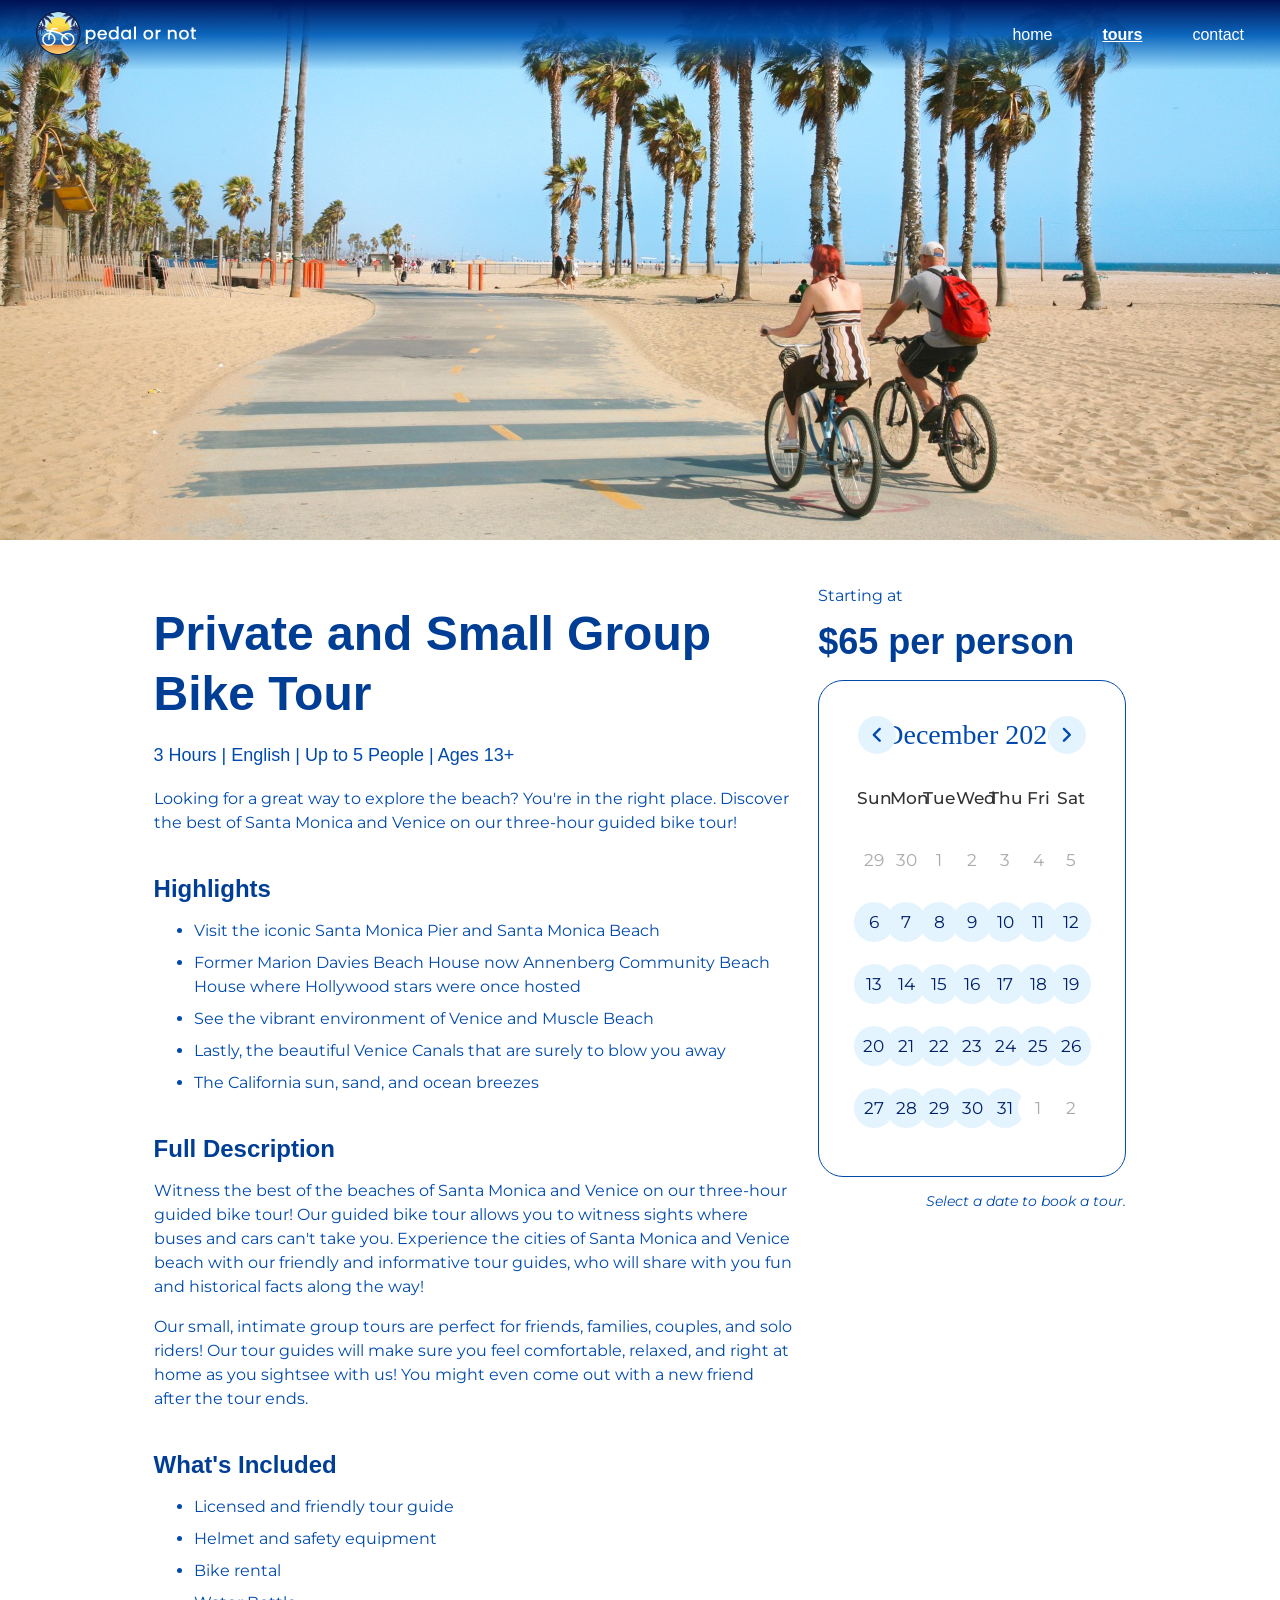
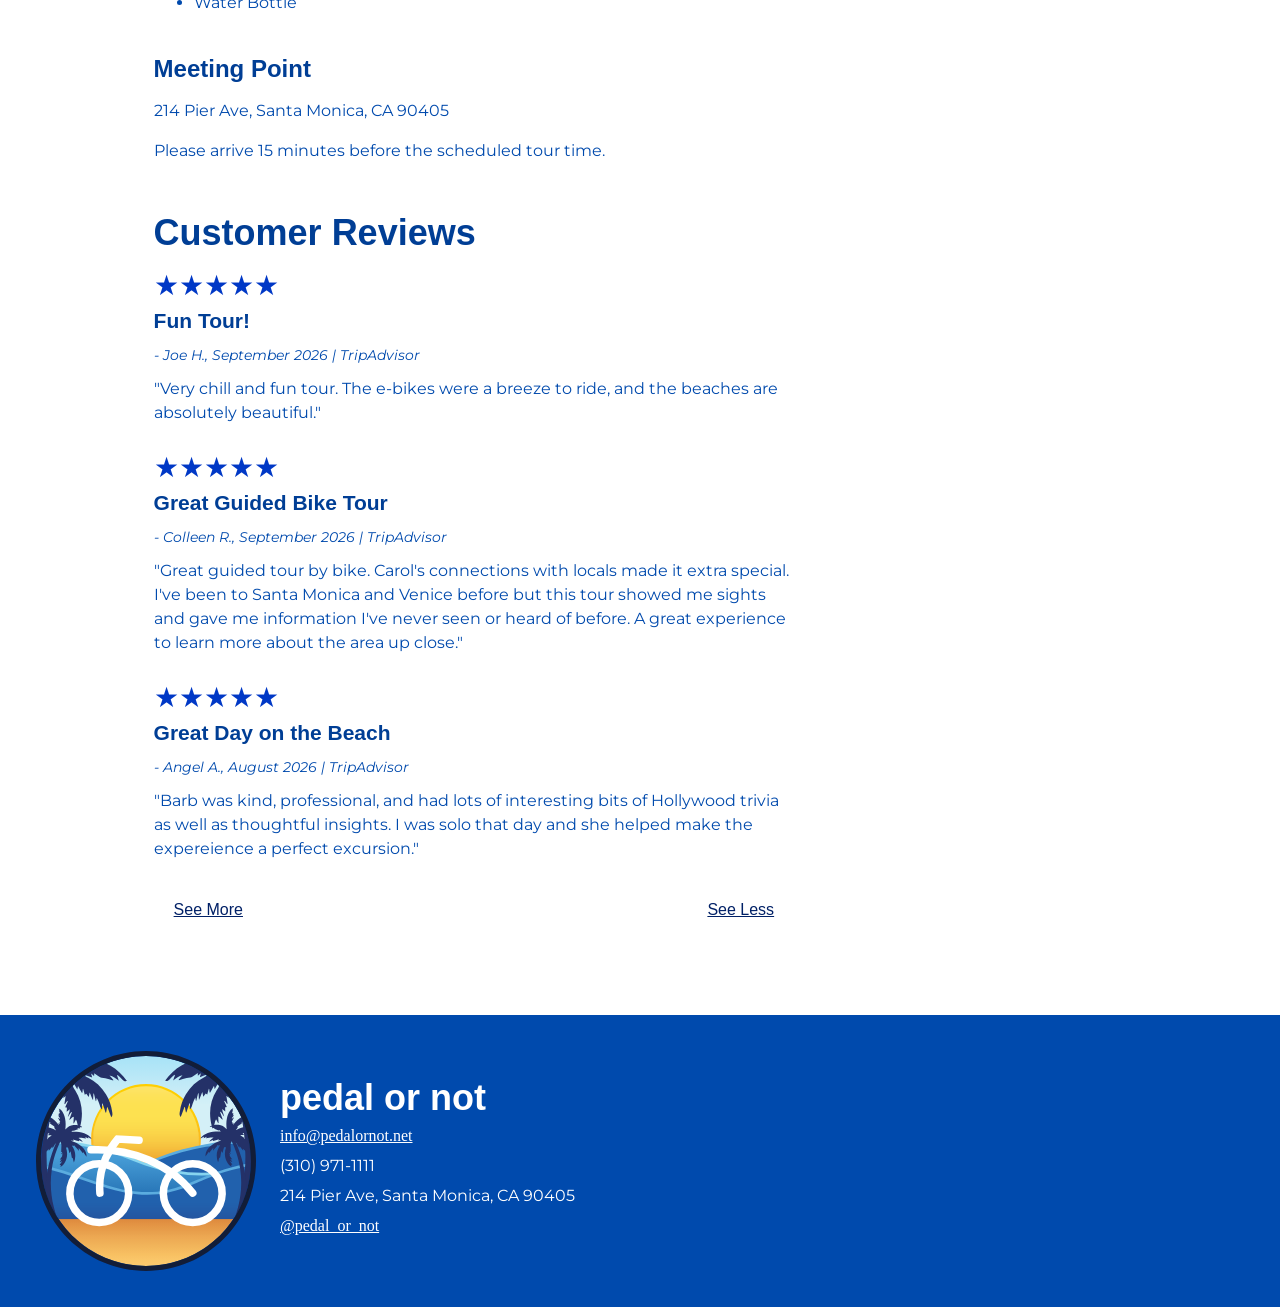
==== commit cd08896f: "peer revision draft" ====
--- a/book-a-tour.html
+++ b/book-a-tour.html
@@ -13,11 +13,11 @@
 <body>
   <header class="navigation-bar">
         <nav>
-       <a href="/index.html"><image class="nav-logo" src="images/SVG/white-text-logo.svg" alt="Pedal or Not text logo" /></a>
+       <a href="index.html"><image class="nav-logo" src="images/SVG/white-text-logo.svg" alt="Pedal or Not text logo" /></a>
          <ul class="nav-links">
-            <li><a href="/index.html">home</a></li>
-            <li><a href="/book-a-tour.html" aria-current="page">tours</a></li>
-            <li><a href="/contact-us.html">contact</a></li>
+            <li><a href="index.html">home</a></li>
+            <li><a href="book-a-tour.html" aria-current="page">tours</a></li>
+            <li><a href="contact-us.html">contact</a></li>
          </ul>
         </nav>
   </header>
@@ -68,42 +68,42 @@
 
     <div class="tour-reviews">
         <h2>Customer Reviews</h2>
-            <div class="customer-review-tour">
+            <div class="customer-review-tour" id="review-1">
                 <p class="review-rating" aria-label="5 out of 5 stars">★★★★★</p>
             <h4>Fun Tour!</h4>
                 <p class="customer-name">- Joe H., September 2026 | TripAdvisor</p>      
                 <p>"Very chill and fun tour. The e-bikes were a breeze to ride, and the beaches are absolutely beautiful."</p>
             </div>
                 
-            <div class="customer-review-tour">
+            <div class="customer-review-tour" id="review-2">
                 <p class="review-rating" aria-label="5 out of 5 stars">★★★★★</p>
             <h4>Great Guided Bike Tour</h4>
                 <p class="customer-name">- Colleen R., September 2026 | TripAdvisor</p>      
                 <p>"Great guided tour by bike. Carol's connections with locals made it extra special. I've been to Santa Monica and Venice before but this tour showed me sights and gave me information I've never seen or heard of before. A great experience to learn more about the area up close."</p>
             </div>
 
-            <div class="customer-review-tour">
+            <div class="customer-review-tour" id="review-3">
                 <p class="review-rating" aria-label="5 out of 5 stars">★★★★★</p>
             <h4>Great Day on the Beach</h4>
                 <p class="customer-name">- Angel A., August 2026 | TripAdvisor</p>      
                 <p>"Barb was kind, professional, and had lots of interesting bits of Hollywood trivia as well as thoughtful insights. I was solo that day and she helped make the expereience a perfect excursion."</p>
             </div>
 
-            <div class="customer-review-tour">
+            <div class="customer-review-tour additional-review" id="review-4" hidden>
                 <p class="review-rating" aria-label="5 out of 5 stars">★★★★★</p>
             <h4>Fantastic!</h4>
                 <p class="customer-name">- Troy E., August 2026 | TripAdvisor</p>      
                 <p>"Wonderful tour! Barbara was a great tour guide! Good bikes and equipment. Beautiful area to bike!"</p>
             </div>
 
-            <div class="customer-review-tour">
+            <div class="customer-review-tour additional-review" id="review-5" hidden>
                 <p class="review-rating" aria-label="5 out of 5 stars">★★★★★</p>
             <h4>Great Experience</h4>
                 <p class="customer-name">- Janet F., May 2026 | TripAdvisor</p>      
                 <p>"We had never been on ebikes before and found it very easy. The guide was knowledgeable and entertaining. The starting point is a little store on a side street with meter parking. There is a little riding on streets, especially through the venice canals. We were very lucky, nobody else signed up so our family had a private tour. Would definitely do it again."</p>
             </div>
 
-            <div class="customer-review-tour">
+            <div class="customer-review-tour additional-review" id="review-6" hidden>
                 <p class="review-rating" aria-label="5 out of 5 stars">★★★★★</p>
             <h4>Brilliant Tour of the Area</h4>
                 <p class="customer-name">- Rachel S., June 2025 | TripAdvisor</p>      
@@ -111,18 +111,18 @@
             </div>
             <div class="review-pagination">
                 <div class="see-more">
-                    <button>See More</button>
+                    <button onclick="seeMore()">See More</button>
                 </div>
                 <div class="see-less">
-                    <button>See Less</button>
+                    <button onclick="seeLess()">See Less</button>
                 </div>
             </div>
         </div>
     </div>
 
 <div class="booking-calendar">
-    <p>Starting at</p>
-    <h1>$65</h1>
+    <p class="starting">Starting at</p>
+    <h2 class="cost">$65 per person</h2>
         <div class="wrapper">
       <header>
         <p class="current-date"></p>
@@ -146,7 +146,9 @@
     </div>
     <p class="caption">Select a date to book a tour.</p>
     </div>
+     <button onclick="topFunction()" id="pgTOP" title="Go to top">^</button>
 </div>
+
 <div class="footer">
     <img class="round-logo-footer" src="images/SVG/pedal_or_not_round_logo.svg" alt="Round Pedal or Not logo" />
     <div class="footer-information">
@@ -154,6 +156,7 @@
         <p><a href="mailto:info@pedalornot.net">info@pedalornot.net</a></p>
         <p>(310) 971-1111</p>
         <p>214 Pier Ave, Santa Monica, CA 90405</p>
+        <p><a href="https://www.instagram.com/pedal_or_not?utm_source=ig_web_button_share_sheet&amp;exln=ZDNlZDc0MzIxNw==" target="_blank" rel="noopener noreferrer">@pedal_or_not</a></p>
     </div>
   </div>
 
--- a/style.css
+++ b/style.css
@@ -12,6 +12,7 @@
 h1, h2, h3, h4, h5, h6 {
     margin: 0;
     color: #003e95;
+    line-height: 60px
 }
 
 h1{
@@ -87,6 +88,11 @@
 .contact-form textarea {
     display: block;
     width: 100%;
+    resize: vertical;
+}
+
+.contact-form textarea {
+    min-height: 200px;
 }
 
 .contact-form .form-message,
@@ -110,10 +116,6 @@
 }
 
 @media (max-width: 600px) {
-    .contact-form form {
-        grid-template-columns: repeat(12, minmax(0, 1fr));
-    }
-
     .contact-form .form-field {
         grid-column: 1 / -1;
     }
@@ -163,9 +165,6 @@
     grid-column: 1/-1;
 }
 
-.customer-review-homepage {
-    grid-column: 1/-1;
-}
 .customers-say {
     display: grid;
     grid-template-columns: repeat(12, minmax(0, 1fr));
@@ -181,9 +180,8 @@
     row-gap: 4px;
     background-color:#E4F4FF;
     padding: 28px;
-    align-items: center;
     border-radius: 28px;
-    
+    margin-bottom: 40px;
 }
 .customer-review-homepage .customer-name {
     font-size: 14px;
@@ -210,12 +208,25 @@
         grid-column: 1 / -1;
     }
 
+    .customer-review-homepage .customer-name {
+        padding: 4px;
+    }
+
+    .customer-review-homepage .review-rating {
+        line-height: 1.4;
+        font-size: 28px;
+    }
+
     .ebike-tour-text,
     .ebike-tour-copy,
     .ebike-tours > .round-logo1 {
         grid-column: 1 / -1;
         grid-row: auto;
     }
+
+    .ebike-tour-copy h1 {
+        text-align: center;
+    }
 }
 
 .tour-page {
@@ -237,12 +248,22 @@
     width: 100%;
     height: 100%;
     border: 0;
+    
 }
 
 .tour-page .tour-left {
     grid-column: col-start 1 / span 8;
     grid-row: 2;
     order: 2;
+}
+
+.tour-left h3,
+.tour-left h4 {
+  line-height: 28px;
+}
+
+.tour-left .customer-name {
+  line-height: 12px;
 }
 
 .tour-page .tour-left > div {
@@ -258,7 +279,6 @@
     aspect-ratio: 64 / 27;
     margin-left: calc(50% - 50vw);
     overflow: hidden;
-    grid-column: 1 / -1;
     min-height: 400px;
 }
 
@@ -385,6 +405,7 @@
 
 .tour-page li {
     margin-bottom: 8px;
+    line-height: 24px;
 }
 
 @media (max-width: 768px) {
@@ -392,6 +413,10 @@
     .tour-page .booking-calendar {
         grid-column: 1 / -1;
         grid-row: auto;
+    }
+
+    .tour-page .customer-review-tour .review-rating {
+        font-size: 36px;
     }
 }
 
@@ -416,7 +441,7 @@
 
 .navigation-bar a {
     text-decoration: none;
-    font-weight: semibold;
+    font-weight: 500;
   
 }
 
@@ -430,11 +455,6 @@
     color: #FFEA72;
     font-weight: bold;
     text-decoration: underline;
-}
-
-.nav-link a[aria-current="page"] {
-  text-decoration: underline;
-  font-weight: bold;
 }
 
 .navigation-bar nav {
@@ -456,11 +476,24 @@
 }
 
 .nav-logo {
-    width: 100%;
+    width: 160px;
     max-width: 160px;
     height: auto;
     margin: 0;
     flex-shrink: 0;
+}
+
+@media (max-width: 768px) {
+    .navigation-bar,
+    .navigation-bar nav,
+    .nav-links {
+        margin: 0;
+        padding: 8px;
+    }
+
+    .nav-links {
+        gap: 28px;
+    }
 }
 
 .hero-image {
@@ -469,7 +502,6 @@
   width: 100%;
   max-width: 100%;
   display: block;
-  align-items: left;
   margin: 0;
   overflow: hidden;
   position: relative;
@@ -506,8 +538,8 @@
 .hero-text h1 {
   font-family: 'Poppins Medium', sans-serif;
   font-size: 64px;
-  line-height: 1.1;
-  margin: 0 0 6px;
+  line-height: 1.7;
+  margin: 0;
 }
 
 .hero-text button {
@@ -515,6 +547,7 @@
   font-family: 'Montserrat semibold', sans-serif;
     color: #002066;
     background-color: #4CD5FF;
+
 }
 
 .hero-text button a {
@@ -534,6 +567,17 @@
   font-size: 21px;
   margin-top: 0;
 }
+
+@media (max-width: 768px) {
+    .hero-text h1 {
+        line-height: 1.2;
+    }
+
+    .hero-text p {
+        padding: 20px 0
+    }
+}
+
 
 .nav-links a {
     display: flex;
@@ -557,21 +601,17 @@
     margin: 0;
     font-size: 36px;
     line-height: 1;
-   color: #ffb914
+   color: #0038C6
 }
 
 .customer-review-tour {
-    margin-bottom: 24px;
-}
-
-.customer-review-homepage {
-    margin-bottom: 40px;
+    margin: 4px 0 24px;
 }
 
 .customer-review-tour .review-rating {
     margin: 0 0 4px;
-    font-size: 24px;
-    color: #ffb914;
+    font-size: 28px;
+    line-height: 36px;
 }
 
 .customer-review-tour h4 {
@@ -634,7 +674,7 @@
 
 .footer > img {
     width: 100%;
-    max-width: 175px;
+    max-width: 220px;
     height: auto;
     margin: 0;
     object-fit: cover;
@@ -650,8 +690,25 @@
     margin: 0 0 6px;
 }
 
+.footer-information h2 {
+    line-height: 40px;
+
+}
+
 .footer * {
     color: white;
+}
+
+@media (max-width: 768px) {
+    .footer {
+        flex-direction: column;
+        gap: 16px;
+        text-align: center;
+    }
+
+    .round-logo-footer {
+        width: 140%;
+    }
 }
 
 .gallery-image {
@@ -672,14 +729,11 @@
     width: 100vw;
     margin-left: calc(50% - 50vw);
     margin-top: 20px;
-    margin-bottom: 40px;
+    margin-bottom: 50px;
     padding: 10px 20px;
     overflow-x: auto;
     overflow-y: hidden;
     scroll-behavior: smooth;
-}
-
-.discover-images {
     scrollbar-width: thin;
     scrollbar-color: #004AAD transparent;
 }
@@ -746,11 +800,12 @@
 
 .home-sand-surf-content h2 {
   margin: 0;
+  line-height: 40px;
 }
 
 .home-sand-surf-content p {
   margin: 0;
-  font-weight: medium;
+  font-weight: 500;
 }
 
 .home-sand-surf-content button {
@@ -805,23 +860,33 @@
 }
 
 /* calendar styling */
+.booking-calendar .starting {
+    margin: 4px 0;
+}
+
+.booking-calendar .cost {
+    margin-bottom: 8px;
+}
+
 .booking-calendar .caption {
     text-align: end;
 }
 .book-tour-button {
     background-color: #4CD5FF;
 }
-*  .book-tour-button:hover {
+.book-tour-button:hover {
   background-color: #7DE1FF;
 }
 .book-tour-button:active {
     background-color: #9EE8FF;
 }
-.wrapper{
+.wrapper{   /*calendar itself*/
   width: 100%;
   max-width: 450px;
   background: #fff;
-  border-radius: 10px;
+  border-radius: 25px;
+  border: 1.2px solid #004AAD;
+  padding: 8px;
 }
 .wrapper header{
   position: relative;
@@ -851,11 +916,16 @@
   user-select: none;
   border-radius: 50%;
   pointer-events: auto;
+  background-color: #E4F4FF;
 }
 .wrapper .icons span:hover{
-  background: transparent;
-  font-weight: 500;
-}
+  background-color: #9EE8FF;
+}
+
+.wrapper .icons span:active {
+    background-color: #7DE1FF;
+}
+
 .wrapper header .current-date{ /*month year heading*/
   font-size: 28px;
   font-family: "Poppins semibold";
@@ -863,6 +933,11 @@
   color: #004aad;
   margin: 0;
   text-align: center;
+}
+@media (max-width: 768px) {
+  .wrapper header .current-date {
+    font-size: clamp(18px, 4vw, 28px);
+  }
 }
 .calendar{
   padding: 20px 30px;
@@ -934,4 +1009,32 @@
 
 .days li:not(.inactive):not(.past):active::before{ /*selected date active*/
     background-color: #9EE8FF;
-}+}
+
+#pgTOP {
+    border-radius: 50%;
+    color: #002066;
+    background-color: #4CD5FF;
+    width: 48px;
+    height: 48px;
+    padding: 0;
+    box-sizing: border-box;
+    display: flex;
+    align-items: center;
+    justify-content: center;
+    cursor: pointer;
+    z-index: 99;
+    font-size: 28px;
+    position: fixed;
+    right: 40px;
+    bottom: 40px;
+    box-shadow: 0 4px 8px #002066b0;
+}
+
+#pgTOP:hover {
+    background-color: #7DE1FF;
+}
+
+#pgTOP:active {
+    background-color: #9EE8FF;
+}
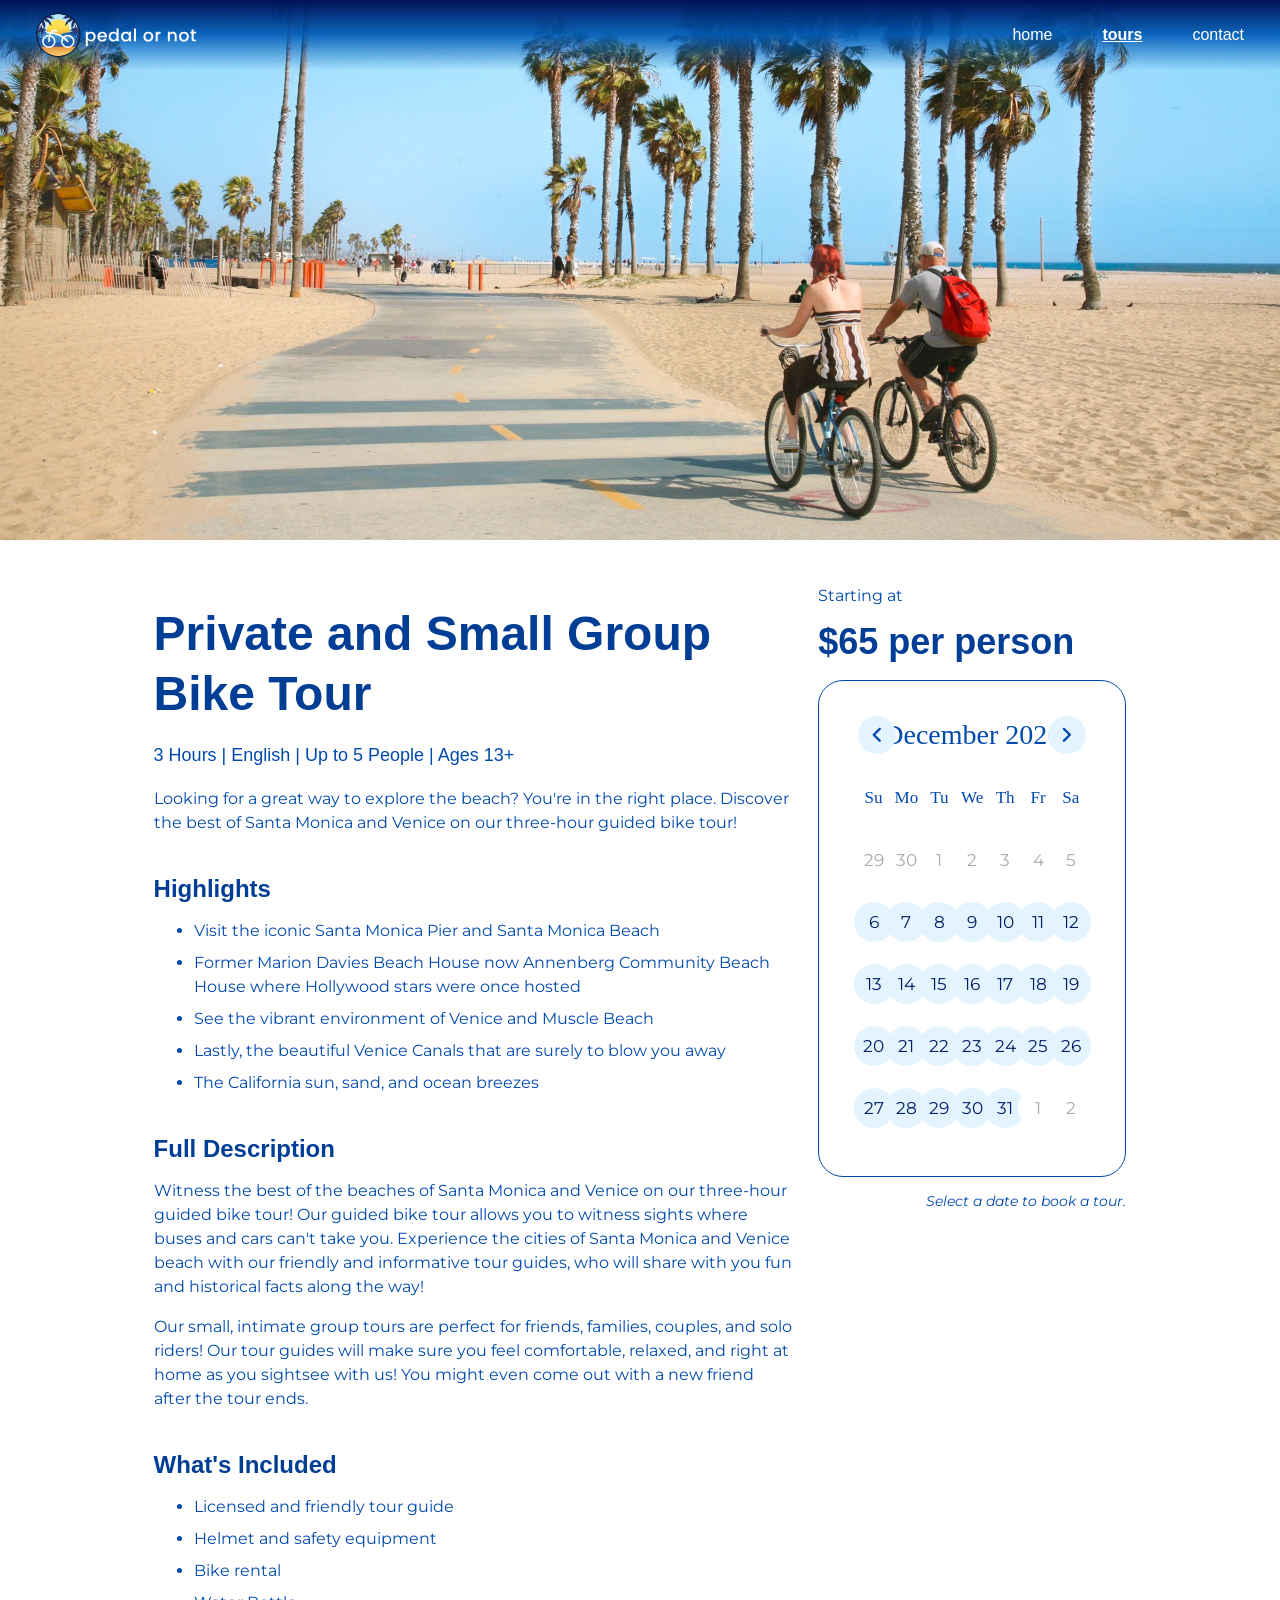
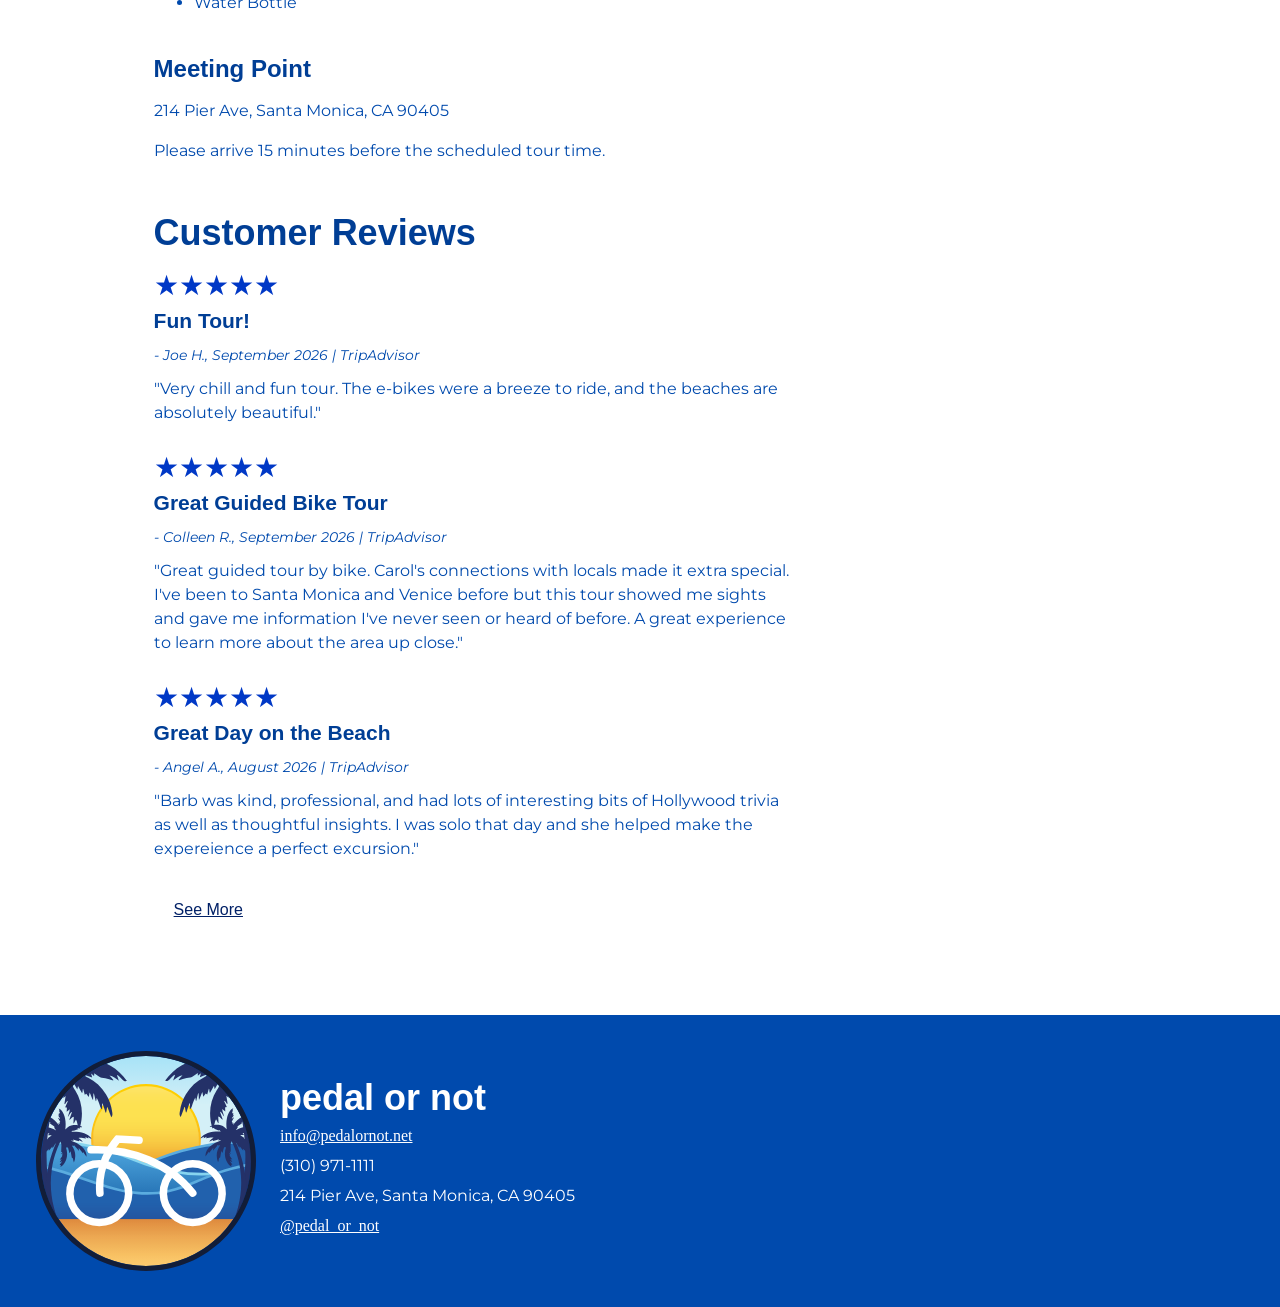
==== commit d4c7c045: "final draft update" ====
--- a/book-a-tour.html
+++ b/book-a-tour.html
@@ -113,7 +113,7 @@
                 <div class="see-more">
                     <button onclick="seeMore()">See More</button>
                 </div>
-                <div class="see-less">
+                <div class="see-less" hidden>
                     <button onclick="seeLess()">See Less</button>
                 </div>
             </div>
@@ -133,13 +133,13 @@
       </header>
       <div class="calendar">
         <ul class="weeks">
-          <li>Sun</li>
-          <li>Mon</li>
-          <li>Tue</li>
-          <li>Wed</li>
-          <li>Thu</li>
-          <li>Fri</li>
-          <li>Sat</li>
+          <li>Su</li>
+          <li>Mo</li>
+          <li>Tu</li>
+          <li>We</li>
+          <li>Th</li>
+          <li>Fr</li>
+          <li>Sa</li>
         </ul>
         <ul class="days"></ul>
       </div>
--- a/style.css
+++ b/style.css
@@ -93,6 +93,7 @@
 
 .contact-form textarea {
     min-height: 200px;
+    max-height: 400px;
 }
 
 .contact-form .form-message,
@@ -280,6 +281,8 @@
     margin-left: calc(50% - 50vw);
     overflow: hidden;
     min-height: 400px;
+    pointer-events: none;
+
 }
 
 .tour-image img {
@@ -302,6 +305,8 @@
     margin-left: calc(50% - 50vw);
     overflow: hidden;
     margin-bottom: 40px;
+    pointer-events: none;
+
 }
 
 .contact-hero-image {
@@ -371,13 +376,10 @@
     margin-top: 24px;
 }
 
-.review-pagination .see-more {
+.review-pagination .see-more,
+.review-pagination .see-less {
     grid-column: 1 / 7;
-}
-
-.review-pagination .see-less {
-    grid-column: 7 / 13;
-    justify-self: end;
+    justify-self: start;
 }
 .review-pagination button {
     background-color: transparent;
@@ -481,6 +483,7 @@
     height: auto;
     margin: 0;
     flex-shrink: 0;
+    display: block;
 }
 
 @media (max-width: 768px) {
@@ -505,6 +508,7 @@
   margin: 0;
   overflow: hidden;
   position: relative;
+
   
 }
 
@@ -721,6 +725,9 @@
     margin: 0;
 }
 
+ .image-1 .image-2 .image-3 .image-4 .image-5 .image-6 .image-7 img {
+    pointer-events: none;
+}
 
 .discover-images {
     display: flex;
@@ -736,6 +743,7 @@
     scroll-behavior: smooth;
     scrollbar-width: thin;
     scrollbar-color: #004AAD transparent;
+    pointer-events: auto;
 }
 
 .discover-images::-webkit-scrollbar {
@@ -959,8 +967,10 @@
   font-size: 1.07rem;
 }
 .calendar .weeks li{
+  cursor: default;
+  color: #004AAD;
+  font-family: 'Montserrat medium';
   font-weight: 500;
-  cursor: default;
 }
 .calendar .days li{ /* dates on calendar*/
   z-index: 1;
@@ -1019,7 +1029,7 @@
     height: 48px;
     padding: 0;
     box-sizing: border-box;
-    display: flex;
+    display: none;
     align-items: center;
     justify-content: center;
     cursor: pointer;
